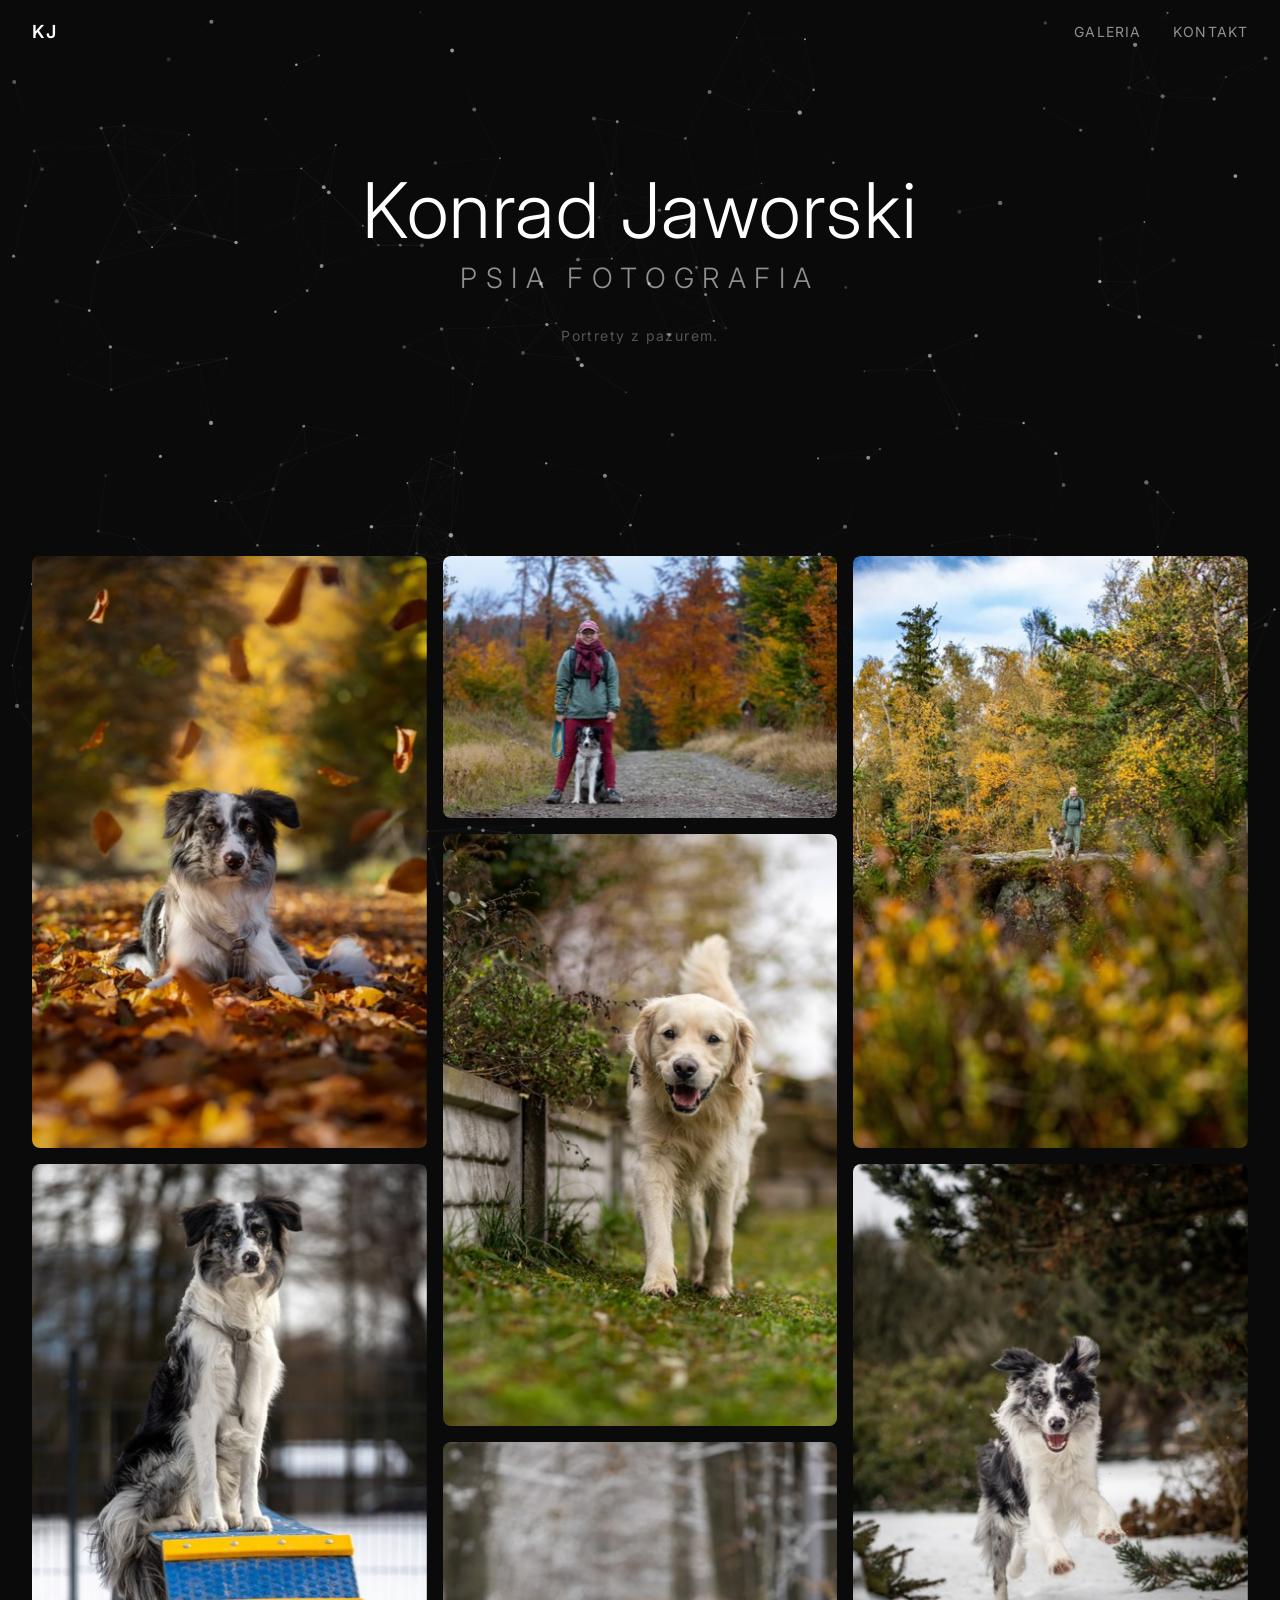
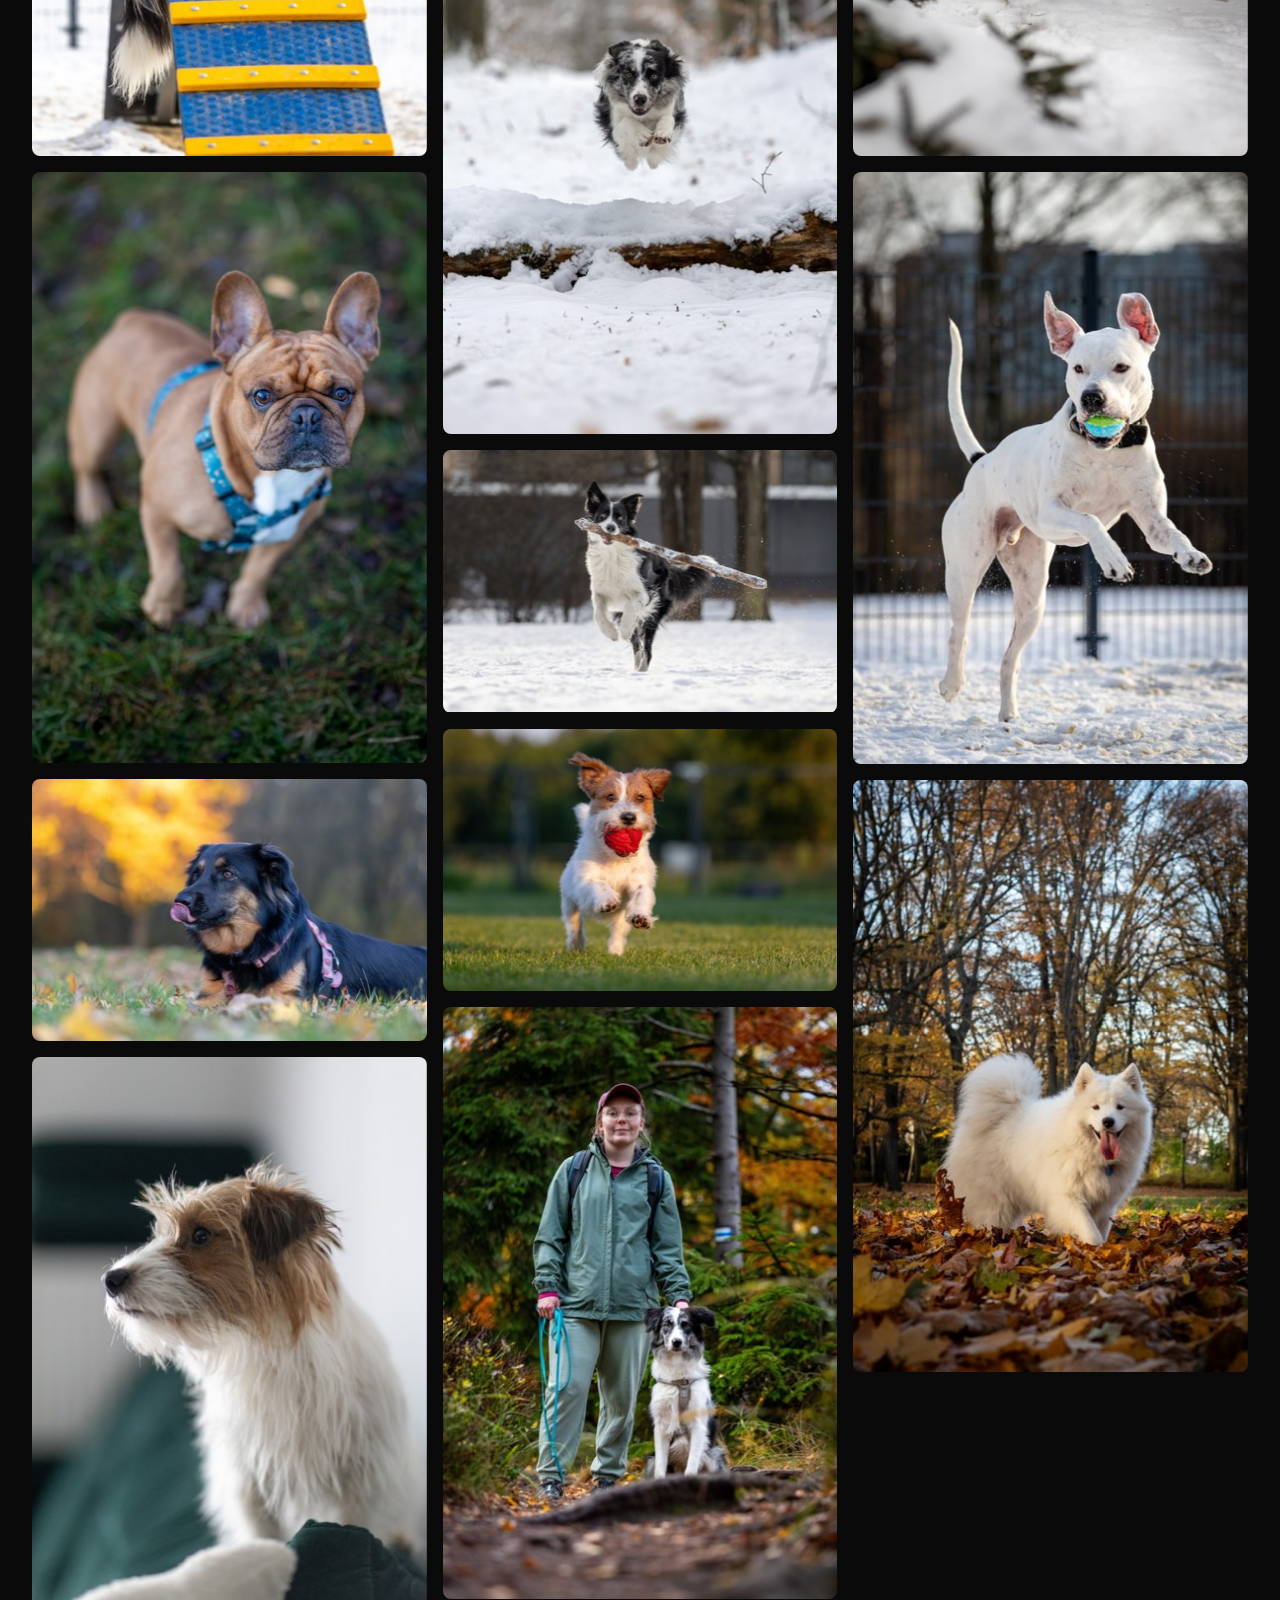
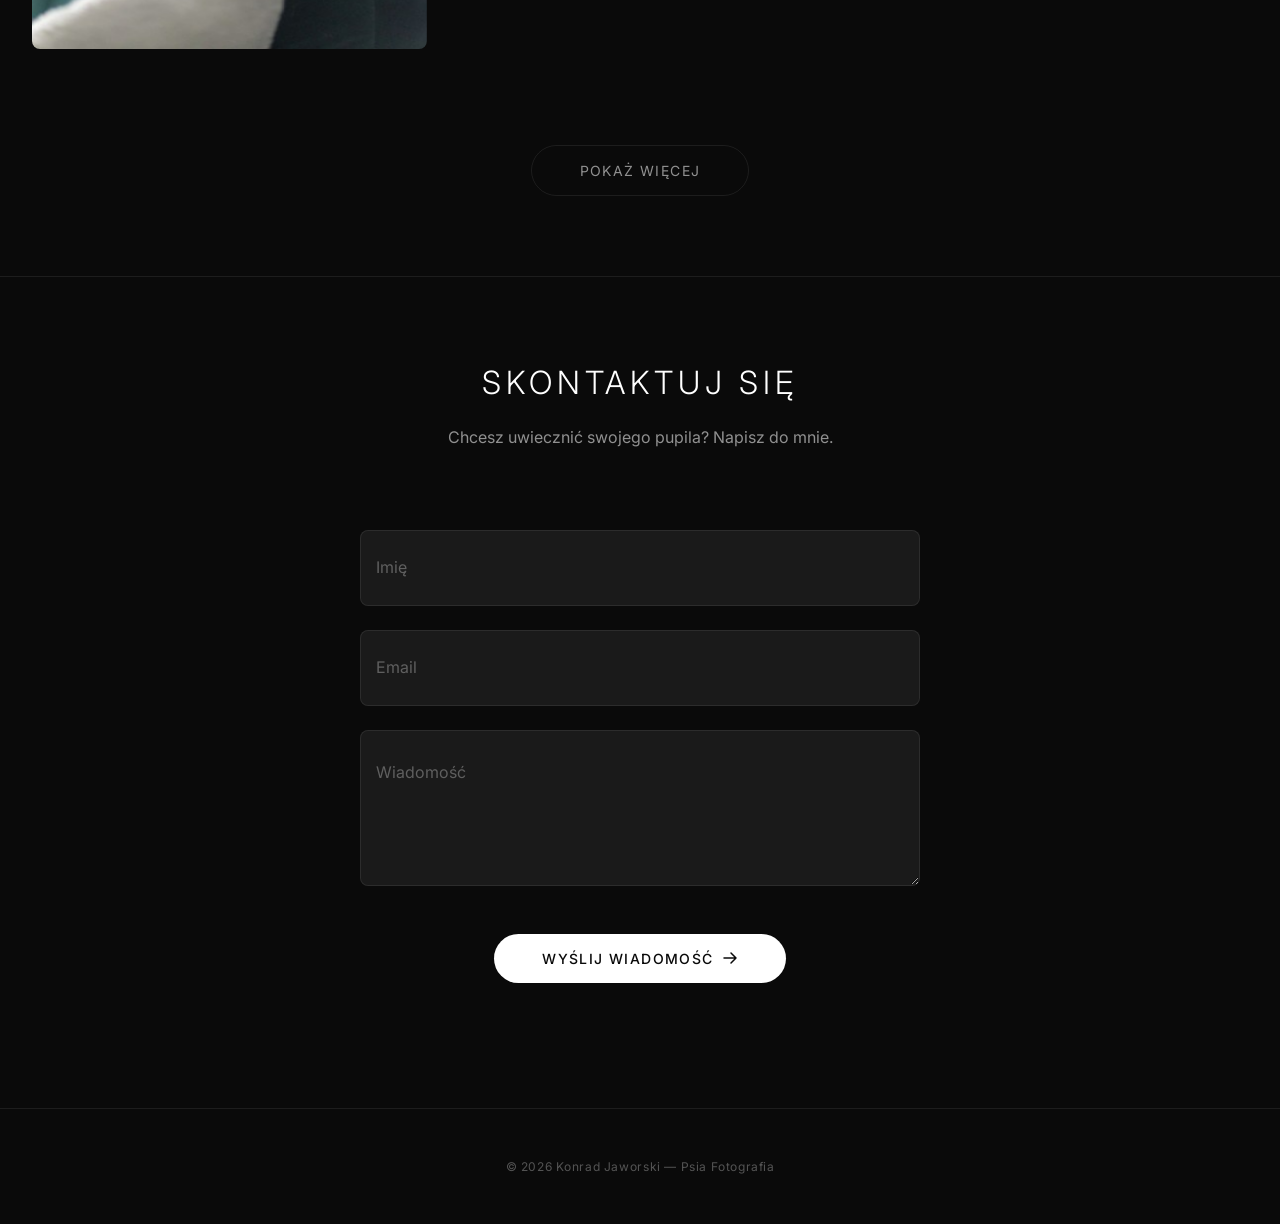
==== index.html @ 82a920fd "Establishes full photography portfolio website Initializes the complete site structure, including: -" ====
<!DOCTYPE html>
<html lang="pl">

<head>
    <meta charset="UTF-8">
    <meta name="viewport" content="width=device-width, initial-scale=1.0">
    <title>Konrad Jaworski — Psia Fotografia</title>
    <meta name="description"
        content="Portfolio psiej fotografii Konrada Jaworskiego. Uwieczniamy wyjątkowe chwile czworonogów.">
    <meta name="author" content="Konrad Jaworski">
    <meta name="robots" content="index, follow">
    <meta property="og:title" content="Konrad Jaworski — Psia Fotografia">
    <meta property="og:description"
        content="Portfolio psiej fotografii Konrada Jaworskiego. Uwieczniamy wyjątkowe chwile czworonogów.">
    <meta property="og:type" content="website">
    <meta property="og:url" content="https://konradjaworskiphoto.github.io">
    <meta property="og:image" content="https://konradjaworskiphoto.github.io/images/medium/_mg_0420-8-edit-2.jpg">
    <link rel="preconnect" href="https://fonts.googleapis.com">
    <link rel="preconnect" href="https://fonts.gstatic.com" crossorigin>
    <link href="https://fonts.googleapis.com/css2?family=Inter:wght@300;400;500;600&display=swap" rel="stylesheet">
    <link rel="stylesheet" href="css/style.css">
</head>

<body>
    <!-- Full-page particle background -->
    <canvas id="particleCanvas" class="particles-canvas"></canvas>

    <!-- Navigation -->
    <nav class="nav" id="nav">
        <div class="nav__inner">
            <a href="#" class="nav__logo">KJ</a>
            <button class="nav__toggle" id="navToggle" aria-label="Toggle navigation">
                <span></span>
                <span></span>
                <span></span>
            </button>
            <ul class="nav__links" id="navLinks">
                <li><a href="#gallery" class="nav__link">Galeria</a></li>
                <li><a href="#contact" class="nav__link">Kontakt</a></li>
            </ul>
        </div>
    </nav>

    <!-- Hero Section -->
    <section class="hero" id="hero">
        <div class="hero__content">
            <h1 class="hero__title">
                <span class="hero__title-line">Konrad Jaworski</span>
                <span class="hero__title-sub">Psia Fotografia</span>
            </h1>
            <p class="hero__tagline">Portrety z pazurem.</p>
        </div>
    </section>

    <!-- Gallery Section -->
    <section class="gallery" id="gallery">
        <div class="gallery__grid" id="galleryGrid">
            <!-- Images injected by gallery.js -->
        </div>
        <button class="gallery__load-more" id="loadMore">
            <span>Pokaż więcej</span>
        </button>
    </section>

    <!-- Lightbox -->
    <div class="lightbox" id="lightbox">
        <button class="lightbox__close" id="lightboxClose" aria-label="Zamknij podgląd">
            <svg width="24" height="24" viewBox="0 0 24 24" fill="none">
                <path d="M18 6L6 18M6 6l12 12" stroke="currentColor" stroke-width="2" stroke-linecap="round" />
            </svg>
        </button>
        <button class="lightbox__nav lightbox__nav--prev" id="lightboxPrev" aria-label="Poprzednie zdjęcie">
            <svg width="24" height="24" viewBox="0 0 24 24" fill="none">
                <path d="M15 18l-6-6 6-6" stroke="currentColor" stroke-width="2" stroke-linecap="round"
                    stroke-linejoin="round" />
            </svg>
        </button>
        <button class="lightbox__nav lightbox__nav--next" id="lightboxNext" aria-label="Następne zdjęcie">
            <svg width="24" height="24" viewBox="0 0 24 24" fill="none">
                <path d="M9 18l6-6-6-6" stroke="currentColor" stroke-width="2" stroke-linecap="round"
                    stroke-linejoin="round" />
            </svg>
        </button>
        <div class="lightbox__content">
            <img class="lightbox__img" id="lightboxImg" src="" alt="">
        </div>
        <div class="lightbox__counter" id="lightboxCounter"></div>
    </div>

    <!-- Contact Section -->
    <section class="contact" id="contact">
        <div class="contact__inner">
            <h2 class="contact__title">Skontaktuj się</h2>
            <p class="contact__subtitle">Chcesz uwiecznić swojego pupila? Napisz do mnie.</p>
            <form class="contact__form" id="contactForm" action="https://formspree.io/f/xgolpyyn" method="POST">
                <div class="contact__field">
                    <input type="text" name="name" id="contactName" required placeholder=" " autocomplete="name">
                    <label for="contactName">Imię</label>
                </div>
                <div class="contact__field">
                    <input type="email" name="email" id="contactEmail" required placeholder=" " autocomplete="email">
                    <label for="contactEmail">Email</label>
                </div>
                <div class="contact__field">
                    <textarea name="message" id="contactMessage" required placeholder=" " rows="5"></textarea>
                    <label for="contactMessage">Wiadomość</label>
                </div>
                <button type="submit" class="contact__submit" id="contactSubmit">
                    <span>Wyślij wiadomość</span>
                    <svg width="16" height="16" viewBox="0 0 16 16" fill="none">
                        <path d="M2 8h12M9 3l5 5-5 5" stroke="currentColor" stroke-width="1.5" stroke-linecap="round"
                            stroke-linejoin="round" />
                    </svg>
                </button>
                <p class="contact__status" id="contactStatus"></p>
            </form>
        </div>
    </section>

    <!-- Footer -->
    <footer class="footer">
        <p>&copy; 2026 Konrad Jaworski — Psia Fotografia</p>
    </footer>

    <script src="js/particles.js"></script>
    <script src="js/masonry.js"></script>
    <script src="js/gallery.js"></script>
    <script src="js/app.js"></script>
</body>

</html>
---- css/style.css ----
/* ========================================
   DESIGN TOKENS
   ======================================== */
:root {
    --color-bg: #0a0a0a;
    --color-bg-elevated: #111111;
    --color-bg-card: #161616;
    --color-surface: #1a1a1a;
    --color-border: rgba(255, 255, 255, 0.08);
    --color-text: #ffffff;
    --color-text-secondary: rgba(255, 255, 255, 0.55);
    --color-text-tertiary: rgba(255, 255, 255, 0.3);
    --color-accent: #ffffff;
    --color-overlay: rgba(0, 0, 0, 0.92);

    --font-primary: 'Inter', -apple-system, BlinkMacSystemFont, sans-serif;
    --font-size-xs: 0.75rem;
    --font-size-sm: 0.875rem;
    --font-size-base: 1rem;
    --font-size-lg: 1.125rem;
    --font-size-xl: 1.5rem;
    --font-size-2xl: 2rem;
    --font-size-3xl: 3rem;
    --font-size-hero: clamp(2.5rem, 6vw, 5rem);
    --font-size-hero-sub: clamp(1rem, 2.5vw, 1.75rem);

    --spacing-xs: 0.5rem;
    --spacing-sm: 1rem;
    --spacing-md: 1.5rem;
    --spacing-lg: 2rem;
    --spacing-xl: 3rem;
    --spacing-2xl: 5rem;
    --spacing-3xl: 8rem;

    --radius-sm: 4px;
    --radius-md: 8px;
    --radius-lg: 12px;

    --transition-fast: 0.2s cubic-bezier(0.4, 0, 0.2, 1);
    --transition-base: 0.3s cubic-bezier(0.4, 0, 0.2, 1);
    --transition-slow: 0.5s cubic-bezier(0.4, 0, 0.2, 1);

    --nav-height: 64px;
    --max-width: 1800px;
}

/* ========================================
   RESET & BASE
   ======================================== */
*,
*::before,
*::after {
    margin: 0;
    padding: 0;
    box-sizing: border-box;
}

html {
    scroll-behavior: smooth;
    -webkit-font-smoothing: antialiased;
    -moz-osx-font-smoothing: grayscale;
}

body {
    font-family: var(--font-primary);
    background-color: var(--color-bg);
    color: var(--color-text);
    line-height: 1.6;
    overflow-x: hidden;
}

::selection {
    background: rgba(255, 255, 255, 0.15);
    color: var(--color-text);
}

/* Custom scrollbar */
::-webkit-scrollbar {
    width: 6px;
}

::-webkit-scrollbar-track {
    background: var(--color-bg);
}

::-webkit-scrollbar-thumb {
    background: rgba(255, 255, 255, 0.15);
    border-radius: 3px;
}

::-webkit-scrollbar-thumb:hover {
    background: rgba(255, 255, 255, 0.25);
}

img {
    display: block;
    max-width: 100%;
}

a {
    color: inherit;
    text-decoration: none;
}

button {
    font-family: inherit;
    cursor: pointer;
    border: none;
    background: none;
    color: inherit;
}

/* ========================================
   NAVIGATION
   ======================================== */
.nav {
    position: fixed;
    top: 0;
    left: 0;
    right: 0;
    height: var(--nav-height);
    z-index: 100;
    transition: background var(--transition-base), box-shadow var(--transition-base);
}

.nav--scrolled {
    background: rgba(10, 10, 10, 0.85);
    backdrop-filter: blur(20px);
    -webkit-backdrop-filter: blur(20px);
    box-shadow: 0 1px 0 var(--color-border);
}

.nav__inner {
    max-width: var(--max-width);
    margin: 0 auto;
    padding: 0 var(--spacing-lg);
    height: 100%;
    display: flex;
    align-items: center;
    justify-content: space-between;
}

.nav__logo {
    font-size: var(--font-size-lg);
    font-weight: 600;
    letter-spacing: 0.05em;
    transition: opacity var(--transition-fast);
}

.nav__logo:hover {
    opacity: 0.7;
}

.nav__links {
    display: flex;
    gap: var(--spacing-lg);
    list-style: none;
}

.nav__link {
    font-size: var(--font-size-sm);
    font-weight: 400;
    letter-spacing: 0.08em;
    text-transform: uppercase;
    color: var(--color-text-secondary);
    transition: color var(--transition-fast);
    position: relative;
}

.nav__link::after {
    content: '';
    position: absolute;
    bottom: -4px;
    left: 0;
    width: 0;
    height: 1px;
    background: var(--color-text);
    transition: width var(--transition-base);
}

.nav__link:hover {
    color: var(--color-text);
}

.nav__link:hover::after {
    width: 100%;
}

/* Mobile nav toggle */
.nav__toggle {
    display: none;
    flex-direction: column;
    gap: 5px;
    padding: 4px;
    z-index: 101;
}

.nav__toggle span {
    display: block;
    width: 22px;
    height: 1.5px;
    background: var(--color-text);
    transition: transform var(--transition-base), opacity var(--transition-fast);
}

.nav__toggle--active span:nth-child(1) {
    transform: translateY(6.5px) rotate(45deg);
}

.nav__toggle--active span:nth-child(2) {
    opacity: 0;
}

.nav__toggle--active span:nth-child(3) {
    transform: translateY(-6.5px) rotate(-45deg);
}

/* ========================================
   FULL-PAGE PARTICLES
   ======================================== */
.particles-canvas {
    position: fixed;
    top: 0;
    left: 0;
    width: 100%;
    height: 100%;
    z-index: 0;
    pointer-events: none;
}

/* ========================================
   HERO
   ======================================== */
.hero {
    position: relative;
    height: 60vh;
    min-height: 360px;
    max-height: 600px;
    display: flex;
    align-items: center;
    justify-content: center;
    overflow: hidden;
}

.hero__content {
    position: relative;
    z-index: 1;
    text-align: center;
    padding: var(--spacing-lg);
}

.hero__title {
    display: flex;
    flex-direction: column;
    gap: 0.1em;
    margin-bottom: var(--spacing-md);
}

.hero__title-line {
    font-size: var(--font-size-hero);
    font-weight: 300;
    letter-spacing: 0.02em;
    line-height: 1.1;
    animation: fadeInUp 1s ease forwards;
    opacity: 0;
}

.hero__title-sub {
    font-size: var(--font-size-hero-sub);
    font-weight: 300;
    letter-spacing: 0.3em;
    text-transform: uppercase;
    color: var(--color-text-secondary);
    animation: fadeInUp 1s ease 0.2s forwards;
    opacity: 0;
}

.hero__tagline {
    font-size: var(--font-size-sm);
    color: var(--color-text-tertiary);
    letter-spacing: 0.1em;
    margin-bottom: var(--spacing-md);
    animation: fadeInUp 1s ease 0.4s forwards;
    opacity: 0;
}

.hero__cta {
    display: inline-flex;
    align-items: center;
    gap: var(--spacing-xs);
    font-size: var(--font-size-xs);
    font-weight: 400;
    letter-spacing: 0.1em;
    text-transform: uppercase;
    color: var(--color-text-secondary);
    padding: var(--spacing-sm) var(--spacing-lg);
    border: 1px solid var(--color-border);
    border-radius: 100px;
    transition: all var(--transition-base);
    animation: fadeInUp 1s ease 0.6s forwards;
    opacity: 0;
}

.hero__cta:hover {
    color: var(--color-text);
    border-color: rgba(255, 255, 255, 0.3);
    background: rgba(255, 255, 255, 0.03);
}

.hero__cta svg {
    animation: bobDown 2s ease-in-out infinite;
}

/* ========================================
   GALLERY
   ======================================== */
.gallery {
    position: relative;
    z-index: 1;
    padding: var(--spacing-sm) var(--spacing-lg) var(--spacing-2xl);
    max-width: var(--max-width);
    margin: 0 auto;
}

.gallery__header {
    text-align: center;
    margin-bottom: var(--spacing-2xl);
}

.gallery__title {
    font-size: var(--font-size-2xl);
    font-weight: 300;
    letter-spacing: 0.15em;
    text-transform: uppercase;
    margin-bottom: var(--spacing-xs);
}

.gallery__count {
    font-size: var(--font-size-sm);
    color: var(--color-text-tertiary);
    letter-spacing: 0.05em;
}

.gallery__grid {
    --gallery-columns: 3;
    position: relative;
    width: 100%;
    transition: height 0.3s ease;
}

.gallery__item {
    position: absolute;
    overflow: hidden;
    border-radius: var(--radius-md);
    cursor: pointer;
    opacity: 0;
    transform: translateY(20px);
    transition: opacity 0.6s ease, transform 0.6s ease, top 0.3s ease, left 0.3s ease, width 0.3s ease, box-shadow var(--transition-base);
    pointer-events: none;
}

.gallery__item--visible {
    opacity: 1;
    transform: translateY(0);
    pointer-events: auto;
}

.gallery__item::after {
    content: '';
    position: absolute;
    inset: 0;
    background: rgba(0, 0, 0, 0);
    transition: background var(--transition-base);
}

.gallery__item img {
    width: 100%;
    height: auto;
    display: block;
    transition: transform var(--transition-slow);
    will-change: transform;
}

@media (hover: hover) {
    .gallery__item:hover::after {
        background: rgba(0, 0, 0, 0.1);
    }

    .gallery__item:hover {
        box-shadow: 0 8px 30px rgba(0, 0, 0, 0.4);
    }

    .gallery__item:hover img {
        transform: scale(1.03);
    }
}

/* Skeleton placeholder */
.gallery__item--skeleton {
    background: var(--color-surface);
    animation: pulse 1.5s ease-in-out infinite;
    min-height: 200px;
}

.gallery__load-more {
    display: flex;
    align-items: center;
    justify-content: center;
    margin: var(--spacing-2xl) auto 0;
    padding: var(--spacing-sm) var(--spacing-xl);
    font-size: var(--font-size-sm);
    letter-spacing: 0.1em;
    text-transform: uppercase;
    color: var(--color-text-secondary);
    border: 1px solid var(--color-border);
    border-radius: 100px;
    transition: all var(--transition-base);
    position: relative;
    z-index: 2;
}

.gallery__load-more:hover {
    color: var(--color-text);
    border-color: rgba(255, 255, 255, 0.3);
    background: rgba(255, 255, 255, 0.03);
}

.gallery__load-more--hidden {
    display: none;
}

/* ========================================
   LIGHTBOX
   ======================================== */
.lightbox {
    position: fixed;
    inset: 0;
    z-index: 200;
    background: var(--color-overlay);
    backdrop-filter: blur(30px);
    -webkit-backdrop-filter: blur(30px);
    display: flex;
    align-items: center;
    justify-content: center;
    opacity: 0;
    visibility: hidden;
    transition: opacity var(--transition-base), visibility var(--transition-base);
}

.lightbox--active {
    opacity: 1;
    visibility: visible;
}

.lightbox__content {
    max-width: 90vw;
    max-height: 85vh;
    display: flex;
    align-items: center;
    justify-content: center;
}

.lightbox__img {
    max-width: 100%;
    max-height: 85vh;
    object-fit: contain;
    border-radius: var(--radius-sm);
    opacity: 0;
    transform: scale(0.95);
    transition: opacity var(--transition-base), transform var(--transition-base);
}

.lightbox--active .lightbox__img {
    opacity: 1;
    transform: scale(1);
}

.lightbox__close {
    position: absolute;
    top: var(--spacing-lg);
    right: var(--spacing-lg);
    width: 44px;
    height: 44px;
    display: flex;
    align-items: center;
    justify-content: center;
    color: var(--color-text-secondary);
    transition: color var(--transition-fast);
    z-index: 201;
}

.lightbox__close:hover {
    color: var(--color-text);
}

.lightbox__nav {
    position: absolute;
    top: 50%;
    transform: translateY(-50%);
    width: 48px;
    height: 48px;
    display: flex;
    align-items: center;
    justify-content: center;
    color: var(--color-text-secondary);
    transition: color var(--transition-fast), background var(--transition-fast);
    border-radius: 50%;
    z-index: 201;
}

.lightbox__nav:hover {
    color: var(--color-text);
    background: rgba(255, 255, 255, 0.05);
}

.lightbox__nav--prev {
    left: var(--spacing-lg);
}

.lightbox__nav--next {
    right: var(--spacing-lg);
}

.lightbox__counter {
    position: absolute;
    bottom: var(--spacing-lg);
    left: 50%;
    transform: translateX(-50%);
    font-size: var(--font-size-sm);
    color: var(--color-text-tertiary);
    letter-spacing: 0.1em;
}

/* ========================================
   CONTACT
   ======================================== */
.contact {
    position: relative;
    z-index: 1;
    padding: var(--spacing-2xl) var(--spacing-lg);
    border-top: 1px solid var(--color-border);
}

.contact__inner {
    max-width: 560px;
    margin: 0 auto;
    text-align: center;
}

.contact__title {
    font-size: var(--font-size-2xl);
    font-weight: 300;
    letter-spacing: 0.15em;
    text-transform: uppercase;
    margin-bottom: var(--spacing-sm);
}

.contact__subtitle {
    font-size: var(--font-size-base);
    color: var(--color-text-secondary);
    margin-bottom: var(--spacing-2xl);
}

.contact__form {
    display: flex;
    flex-direction: column;
    gap: var(--spacing-md);
}

.contact__field {
    position: relative;
    text-align: left;
}

.contact__field input,
.contact__field textarea {
    width: 100%;
    padding: var(--spacing-md) var(--spacing-sm);
    padding-top: calc(var(--spacing-md) + 6px);
    background: var(--color-surface);
    border: 1px solid var(--color-border);
    border-radius: var(--radius-md);
    color: var(--color-text);
    font-family: var(--font-primary);
    font-size: var(--font-size-base);
    transition: border-color var(--transition-fast), box-shadow var(--transition-fast);
    outline: none;
    resize: vertical;
}

.contact__field input:focus,
.contact__field textarea:focus {
    border-color: rgba(255, 255, 255, 0.25);
    box-shadow: 0 0 0 3px rgba(255, 255, 255, 0.03);
}

.contact__field label {
    position: absolute;
    top: 50%;
    left: var(--spacing-sm);
    transform: translateY(-50%);
    font-size: var(--font-size-base);
    color: var(--color-text-tertiary);
    pointer-events: none;
    transition: all var(--transition-fast);
}

.contact__field textarea~label {
    top: calc(var(--spacing-md) + 6px);
    transform: translateY(0);
    transition: all var(--transition-fast);
}

.contact__field input:focus~label,
.contact__field input:not(:placeholder-shown)~label,
.contact__field textarea:focus~label,
.contact__field textarea:not(:placeholder-shown)~label {
    top: 10px;
    transform: translateY(0);
    font-size: var(--font-size-xs);
    color: var(--color-text-secondary);
}

.contact__submit {
    display: inline-flex;
    align-items: center;
    justify-content: center;
    gap: var(--spacing-xs);
    padding: var(--spacing-sm) var(--spacing-xl);
    margin-top: var(--spacing-sm);
    font-size: var(--font-size-sm);
    font-weight: 500;
    letter-spacing: 0.1em;
    text-transform: uppercase;
    color: var(--color-bg);
    background: var(--color-text);
    border-radius: 100px;
    transition: all var(--transition-base);
    align-self: center;
}

.contact__submit:hover {
    background: rgba(255, 255, 255, 0.85);
    transform: translateY(-1px);
    box-shadow: 0 4px 20px rgba(255, 255, 255, 0.1);
}

.contact__submit:active {
    transform: translateY(0);
}

.contact__status {
    font-size: var(--font-size-sm);
    color: var(--color-text-secondary);
    min-height: 1.5em;
    transition: opacity var(--transition-fast);
}

.contact__status--success {
    color: #4ade80;
}

.contact__status--error {
    color: #f87171;
}

/* ========================================
   FOOTER
   ======================================== */
.footer {
    position: relative;
    z-index: 1;
    padding: var(--spacing-xl) var(--spacing-lg);
    text-align: center;
    font-size: var(--font-size-xs);
    color: var(--color-text-tertiary);
    letter-spacing: 0.05em;
    border-top: 1px solid var(--color-border);
}

/* ========================================
   ANIMATIONS
   ======================================== */
@keyframes fadeInUp {
    from {
        opacity: 0;
        transform: translateY(30px);
    }

    to {
        opacity: 1;
        transform: translateY(0);
    }
}

@keyframes bobDown {

    0%,
    100% {
        transform: translateY(0);
    }

    50% {
        transform: translateY(4px);
    }
}

@keyframes pulse {

    0%,
    100% {
        opacity: 0.4;
    }

    50% {
        opacity: 0.7;
    }
}

/* ========================================
   RESPONSIVE
   ======================================== */


@media (max-width: 900px) {
    .gallery__grid {
        --gallery-columns: 2;
    }
}

@media (max-width: 680px) {
    .nav__toggle {
        display: flex;
    }

    .nav__links {
        position: fixed;
        top: 0;
        right: -100%;
        width: 100%;
        height: 100vh;
        flex-direction: column;
        align-items: center;
        justify-content: center;
        gap: var(--spacing-xl);
        background: rgba(10, 10, 10, 0.97);
        backdrop-filter: blur(20px);
        -webkit-backdrop-filter: blur(20px);
        transition: right var(--transition-base);
    }

    .nav__links--open {
        right: 0;
    }

    .nav__link {
        font-size: var(--font-size-lg);
    }

    .gallery__grid {
        --gallery-columns: 2;
    }

    .gallery {
        padding: var(--spacing-2xl) var(--spacing-sm) var(--spacing-xl);
    }

    .lightbox__nav--prev {
        left: var(--spacing-sm);
    }

    .lightbox__nav--next {
        right: var(--spacing-sm);
    }

    .hero__title-line {
        font-size: clamp(2rem, 8vw, 3rem);
    }

    .contact {
        padding: var(--spacing-2xl) var(--spacing-sm);
    }
}

@media (max-width: 400px) {
    .gallery__grid {
        --gallery-columns: 1;
    }
}

/* Body scroll lock when lightbox or mobile nav is open */
body.no-scroll {
    overflow: hidden;
}
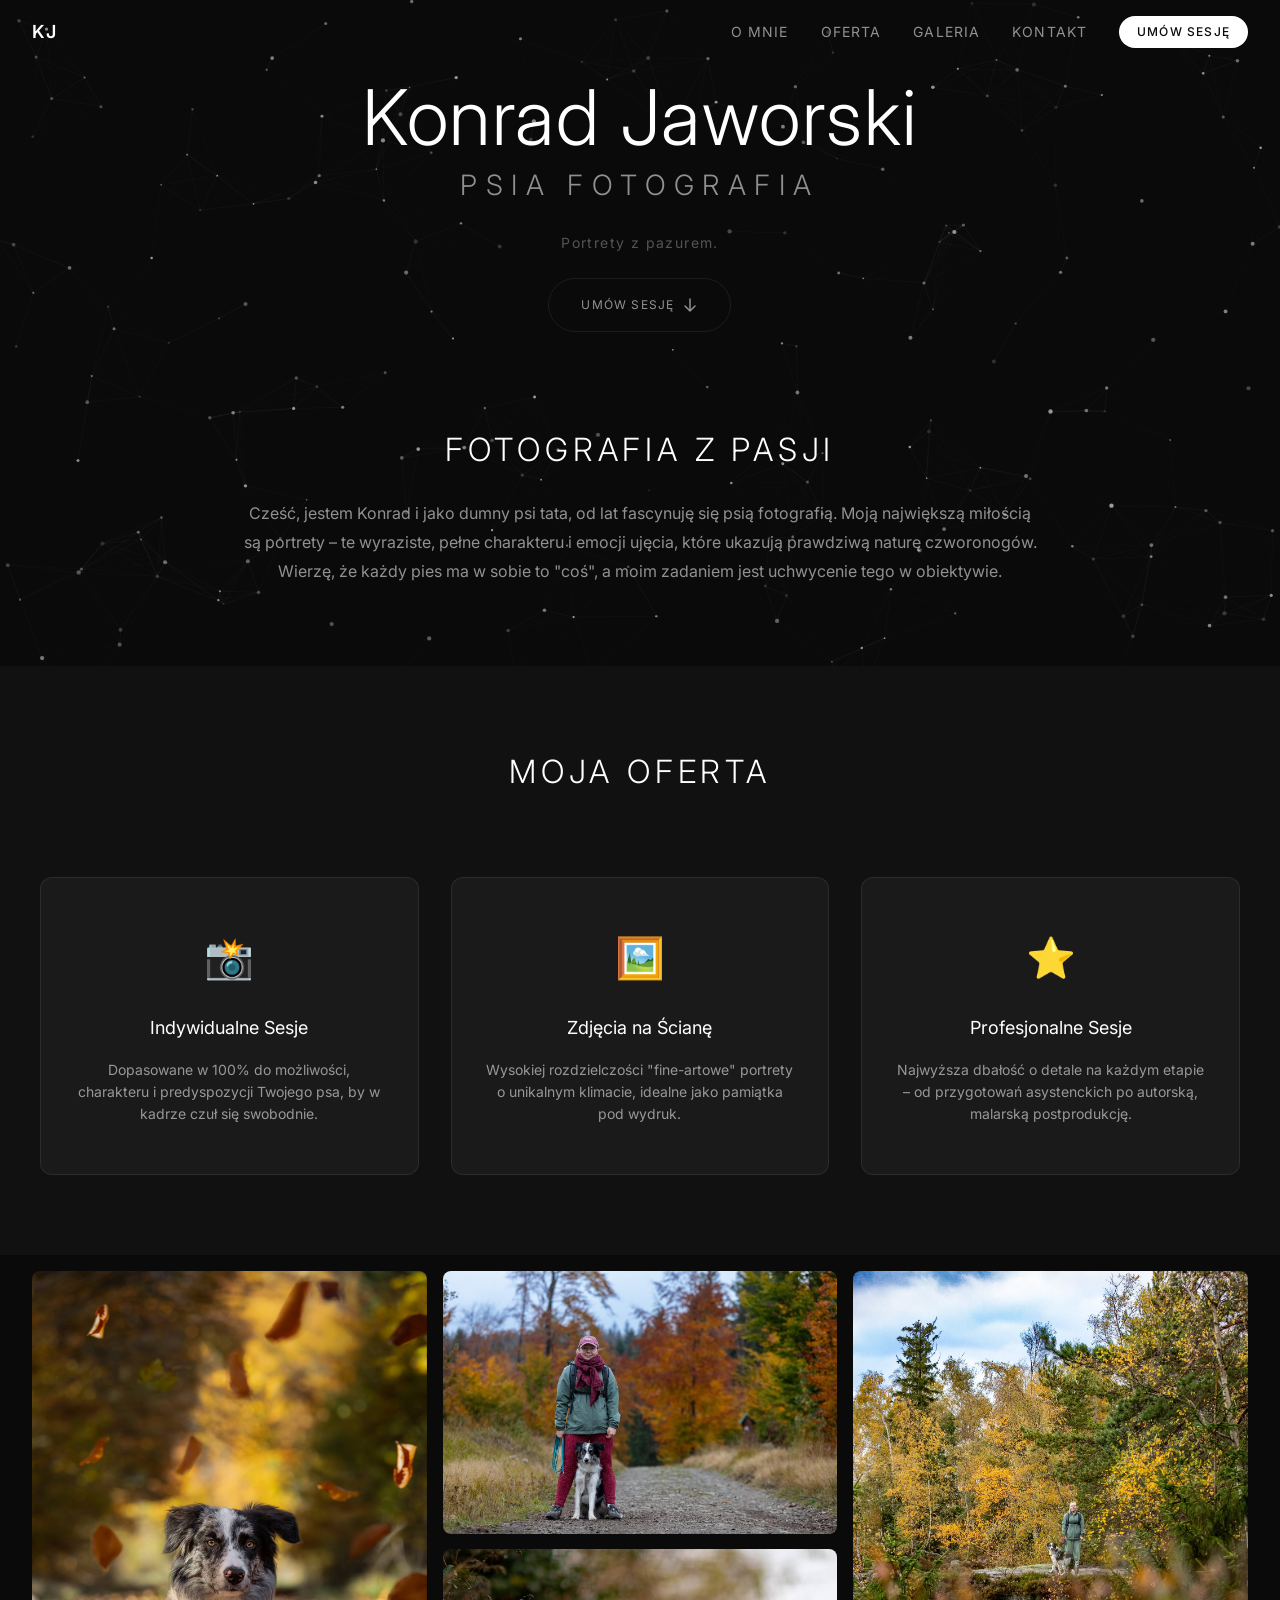
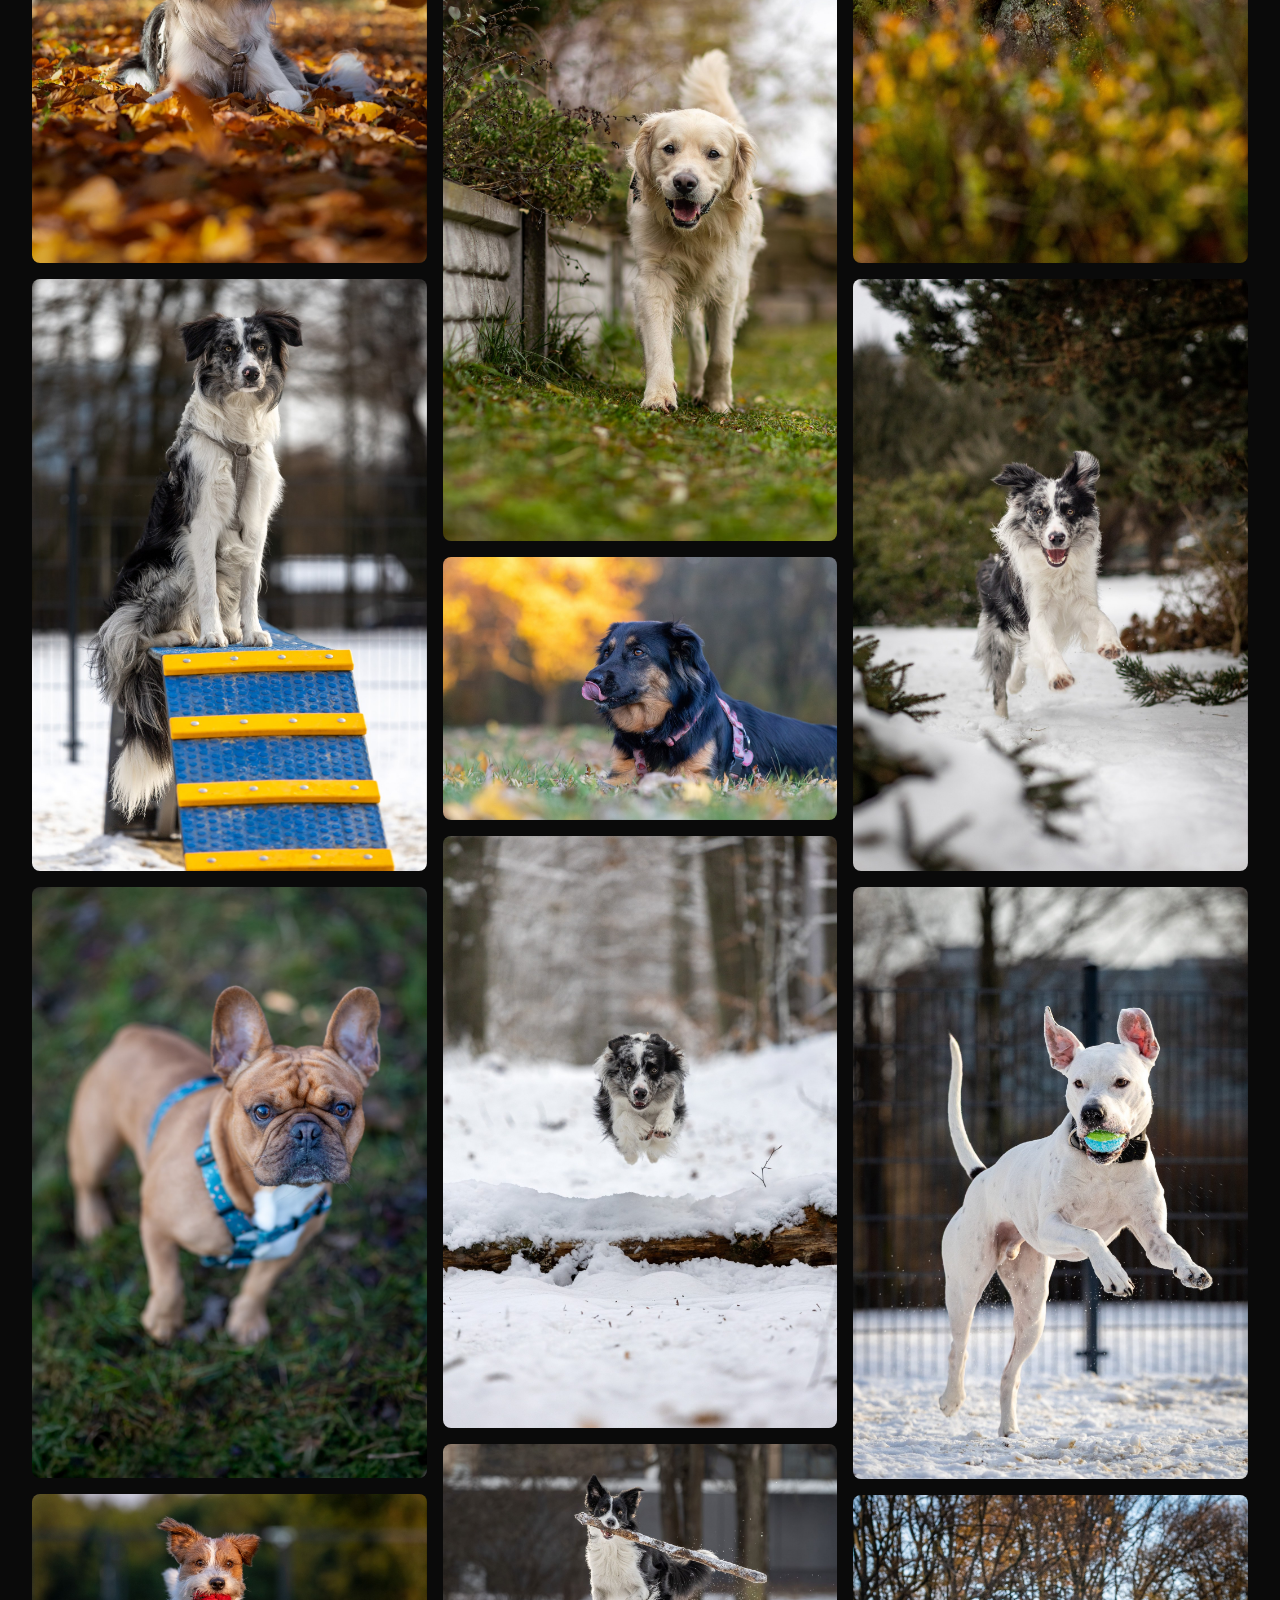
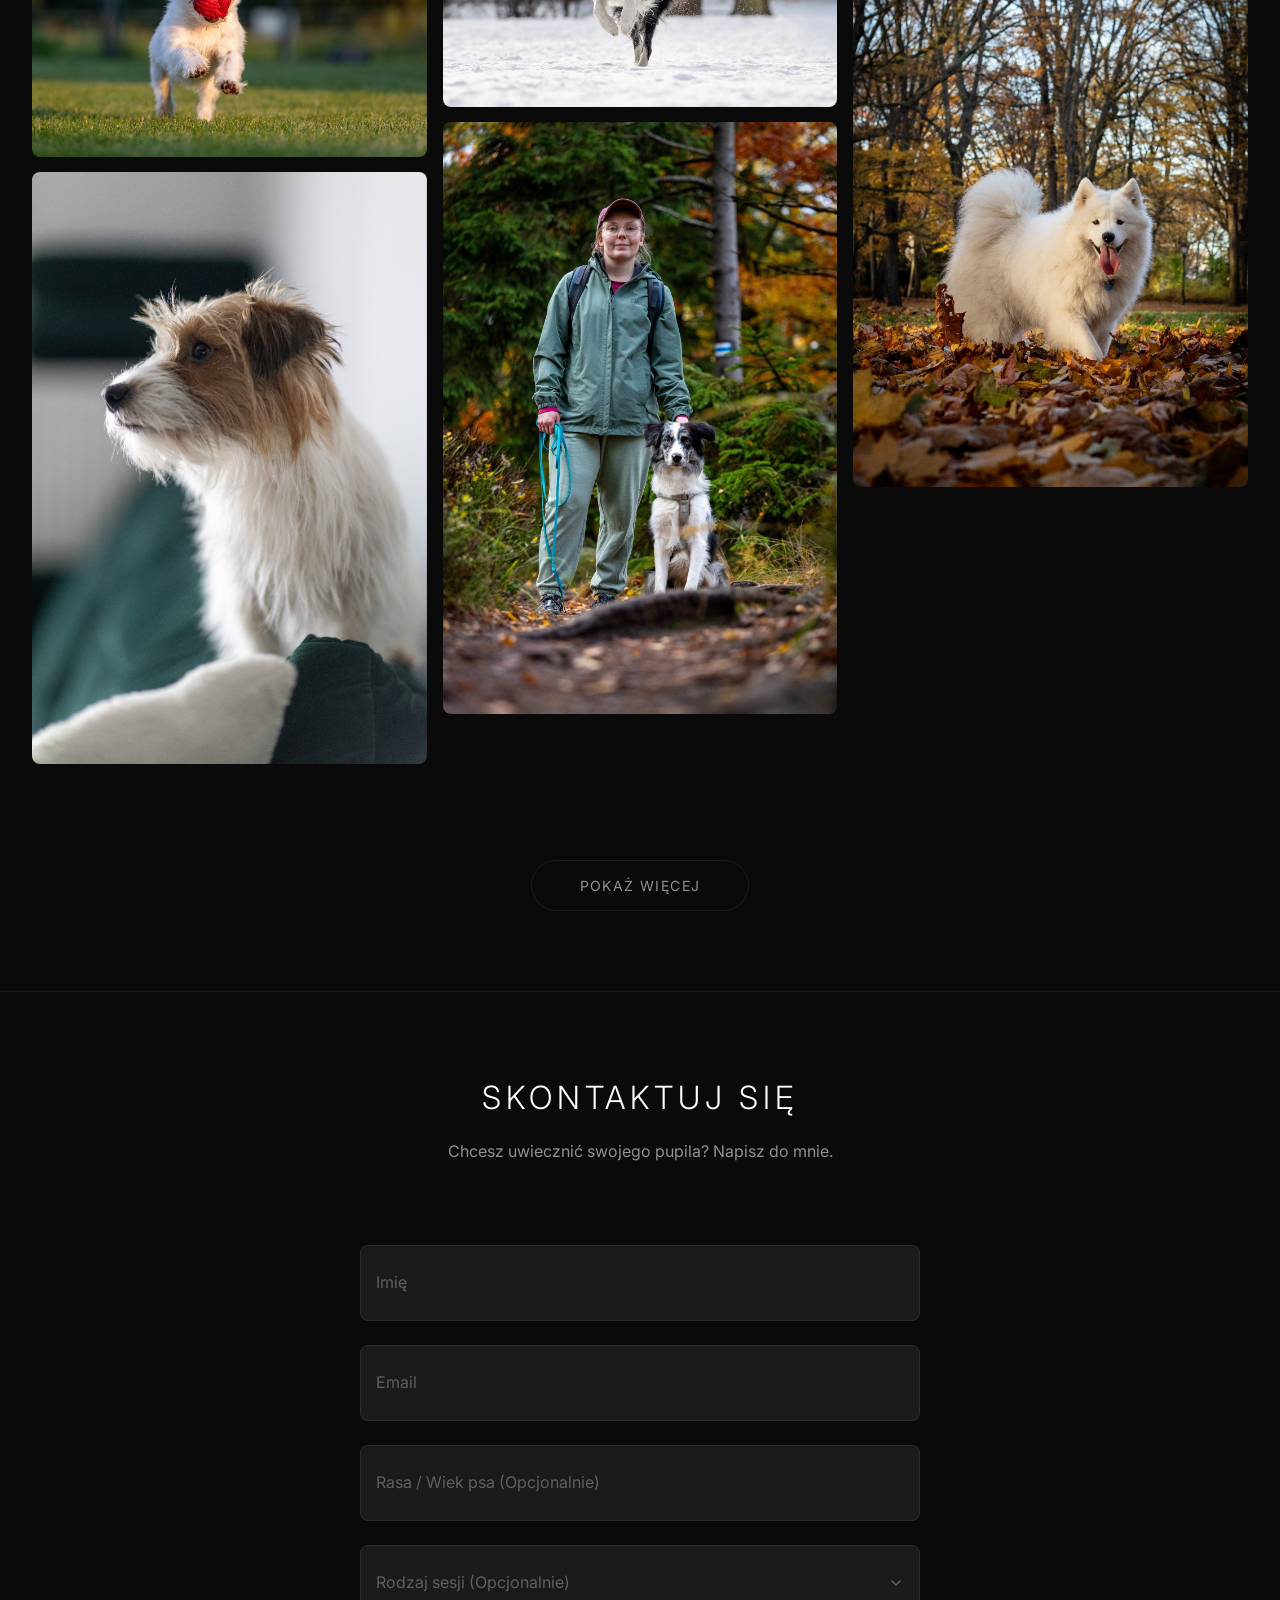
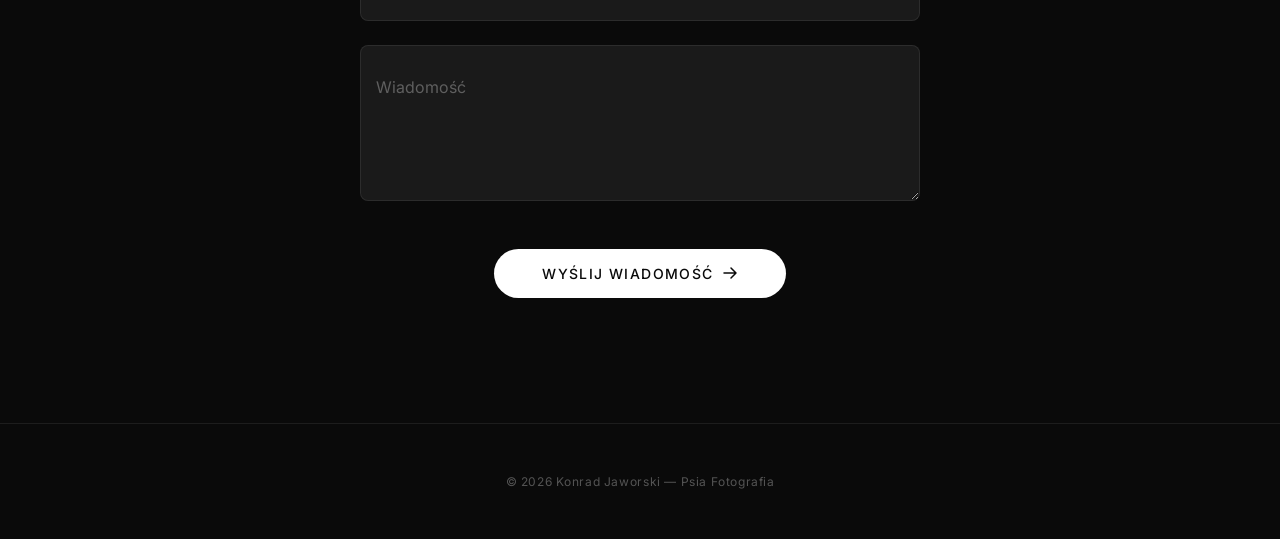
==== commit 8426f035: "Enhances content, navigation, and accessibility Introduces dedicated 'About' and 'Offer' sections wi" ====
--- a/index.html
+++ b/index.html
@@ -6,12 +6,14 @@
     <meta name="viewport" content="width=device-width, initial-scale=1.0">
     <title>Konrad Jaworski — Psia Fotografia</title>
     <meta name="description"
-        content="Portfolio psiej fotografii Konrada Jaworskiego. Uwieczniamy wyjątkowe chwile czworonogów.">
+        content="Portfolio psiej fotografii Konrada Jaworskiego. Profesjonalne sesje, portrety psów i unikalne zdjęcia na ścianę.">
+    <meta name="keywords"
+        content="fotografia psów, psi fotograf, sesje zdjęciowe psów, portrety psów, zdjęcia psów na ścianę">
     <meta name="author" content="Konrad Jaworski">
     <meta name="robots" content="index, follow">
     <meta property="og:title" content="Konrad Jaworski — Psia Fotografia">
     <meta property="og:description"
-        content="Portfolio psiej fotografii Konrada Jaworskiego. Uwieczniamy wyjątkowe chwile czworonogów.">
+        content="Portfolio psiej fotografii Konrada Jaworskiego. Profesjonalne sesje, portrety psów i unikalne zdjęcia na ścianę.">
     <meta property="og:type" content="website">
     <meta property="og:url" content="https://konradjaworskiphoto.github.io">
     <meta property="og:image" content="https://konradjaworskiphoto.github.io/images/medium/_mg_0420-8-edit-2.jpg">
@@ -35,8 +37,11 @@
                 <span></span>
             </button>
             <ul class="nav__links" id="navLinks">
+                <li><a href="#about" class="nav__link">O mnie</a></li>
+                <li><a href="#offer" class="nav__link">Oferta</a></li>
                 <li><a href="#gallery" class="nav__link">Galeria</a></li>
                 <li><a href="#contact" class="nav__link">Kontakt</a></li>
+                <li><a href="#contact" class="nav__cta">Umów sesję</a></li>
             </ul>
         </div>
     </nav>
@@ -49,11 +54,57 @@
                 <span class="hero__title-sub">Psia Fotografia</span>
             </h1>
             <p class="hero__tagline">Portrety z pazurem.</p>
+            <a href="#contact" class="hero__cta">
+                <span>Umów sesję</span>
+                <svg width="16" height="16" viewBox="0 0 16 16" fill="none">
+                    <path d="M8 2v12M3 9l5 5 5-5" stroke="currentColor" stroke-width="1.5" stroke-linecap="round"
+                        stroke-linejoin="round" />
+                </svg>
+            </a>
+        </div>
+    </section>
+
+    <!-- About Section -->
+    <section class="about" id="about">
+        <div class="about__inner">
+            <h2 class="about__title">Fotografia z pasji</h2>
+            <p class="about__description">Cześć, jestem Konrad i jako dumny psi tata, od lat fascynuję się psią
+                fotografią. Moją największą miłością są portrety – te wyraziste, pełne charakteru i emocji ujęcia, które
+                ukazują prawdziwą naturę czworonogów. Wierzę, że każdy pies ma w sobie to "coś", a moim zadaniem jest
+                uchwycenie tego w obiektywie.</p>
+        </div>
+    </section>
+
+    <!-- Offer Section -->
+    <section class="offer" id="offer">
+        <div class="offer__inner">
+            <h2 class="offer__title">Moja Oferta</h2>
+            <div class="offer__grid">
+                <div class="offer__card">
+                    <div class="offer__icon">📸</div>
+                    <h3>Indywidualne Sesje</h3>
+                    <p>Dopasowane w 100% do możliwości, charakteru i predyspozycji Twojego psa, by w kadrze czuł się
+                        swobodnie.</p>
+                </div>
+                <div class="offer__card">
+                    <div class="offer__icon">🖼️</div>
+                    <h3>Zdjęcia na Ścianę</h3>
+                    <p>Wysokiej rozdzielczości "fine-artowe" portrety o unikalnym klimacie, idealne jako pamiątka pod
+                        wydruk.</p>
+                </div>
+                <div class="offer__card">
+                    <div class="offer__icon">⭐</div>
+                    <h3>Profesjonalne Sesje</h3>
+                    <p>Najwyższa dbałość o detale na każdym etapie – od przygotowań asystenckich po autorską, malarską
+                        postprodukcję.</p>
+                </div>
+            </div>
         </div>
     </section>
 
     <!-- Gallery Section -->
     <section class="gallery" id="gallery">
+        <h2 class="sr-only">Galeria Realizacji</h2>
         <div class="gallery__grid" id="galleryGrid">
             <!-- Images injected by gallery.js -->
         </div>
@@ -102,6 +153,23 @@
                     <label for="contactEmail">Email</label>
                 </div>
                 <div class="contact__field">
+                    <input type="text" name="dog_info" id="contactDogInfo" placeholder=" ">
+                    <label for="contactDogInfo">Rasa / Wiek psa (Opcjonalnie)</label>
+                </div>
+                <div class="contact__field contact__field--select">
+                    <select name="session_type" id="contactSessionType" required>
+                        <option value="" disabled selected hidden></option>
+                        <option value="portret">Portret / Zdjęcia na ścianę</option>
+                        <option value="plener">Sesja z ruchem</option>
+                        <option value="inne">Inne / Sam nie wiem</option>
+                    </select>
+                    <label for="contactSessionType">Rodzaj sesji (Opcjonalnie)</label>
+                    <svg class="contact__select-icon" width="16" height="16" viewBox="0 0 16 16" fill="none">
+                        <path d="M4 6l4 4 4-4" stroke="currentColor" stroke-width="1.5" stroke-linecap="round"
+                            stroke-linejoin="round" />
+                    </svg>
+                </div>
+                <div class="contact__field">
                     <textarea name="message" id="contactMessage" required placeholder=" " rows="5"></textarea>
                     <label for="contactMessage">Wiadomość</label>
                 </div>
--- a/css/style.css
+++ b/css/style.css
@@ -110,6 +110,19 @@
     color: inherit;
 }
 
+/* Screen reader only */
+.sr-only {
+    position: absolute;
+    width: 1px;
+    height: 1px;
+    padding: 0;
+    margin: -1px;
+    overflow: hidden;
+    clip: rect(0, 0, 0, 0);
+    white-space: nowrap;
+    border: 0;
+}
+
 /* ========================================
    NAVIGATION
    ======================================== */
@@ -153,6 +166,7 @@
 
 .nav__links {
     display: flex;
+    align-items: center;
     gap: var(--spacing-lg);
     list-style: none;
 }
@@ -186,6 +200,27 @@
     width: 100%;
 }
 
+.nav__cta {
+    display: inline-flex;
+    align-items: center;
+    line-height: 1;
+    font-size: var(--font-size-xs);
+    font-weight: 500;
+    letter-spacing: 0.1em;
+    text-transform: uppercase;
+    color: var(--color-bg);
+    background: var(--color-text);
+    padding: 10px 18px;
+    border-radius: 100px;
+    transition: all var(--transition-base);
+}
+
+.nav__cta:hover {
+    background: rgba(255, 255, 255, 0.85);
+    transform: translateY(-1px);
+    box-shadow: 0 4px 15px rgba(255, 255, 255, 0.15);
+}
+
 /* Mobile nav toggle */
 .nav__toggle {
     display: none;
@@ -233,9 +268,10 @@
    ======================================== */
 .hero {
     position: relative;
-    height: 60vh;
-    min-height: 360px;
-    max-height: 600px;
+    margin-top: var(--nav-height);
+    height: 25vh;
+    min-height: 280px;
+    max-height: 480px;
     display: flex;
     align-items: center;
     justify-content: center;
@@ -309,6 +345,96 @@
 
 .hero__cta svg {
     animation: bobDown 2s ease-in-out infinite;
+}
+
+/* ========================================
+   ABOUT & OFFER
+   ======================================== */
+.about {
+    position: relative;
+    z-index: 1;
+    padding: var(--spacing-2xl) var(--spacing-lg);
+    text-align: center;
+    max-width: var(--max-width);
+    margin: 0 auto;
+}
+
+.about__inner {
+    max-width: 800px;
+    margin: 0 auto;
+}
+
+.about__title {
+    font-size: var(--font-size-2xl);
+    font-weight: 300;
+    letter-spacing: 0.15em;
+    text-transform: uppercase;
+    margin-bottom: var(--spacing-md);
+}
+
+.about__description {
+    font-size: var(--font-size-base);
+    color: var(--color-text-secondary);
+    line-height: 1.8;
+}
+
+.offer {
+    position: relative;
+    z-index: 1;
+    padding: var(--spacing-2xl) var(--spacing-lg);
+    background: var(--color-bg-elevated);
+    text-align: center;
+}
+
+.offer__inner {
+    max-width: 1200px;
+    margin: 0 auto;
+}
+
+.offer__title {
+    font-size: var(--font-size-2xl);
+    font-weight: 300;
+    letter-spacing: 0.15em;
+    text-transform: uppercase;
+    margin-bottom: var(--spacing-2xl);
+}
+
+.offer__grid {
+    display: grid;
+    grid-template-columns: repeat(3, 1fr);
+    gap: var(--spacing-lg);
+}
+
+.offer__card {
+    background: var(--color-surface);
+    padding: var(--spacing-xl) var(--spacing-lg);
+    border-radius: var(--radius-lg);
+    border: 1px solid var(--color-border);
+    transition: transform var(--transition-base), box-shadow var(--transition-base);
+}
+
+.offer__card:hover {
+    transform: translateY(-5px);
+    box-shadow: 0 10px 30px rgba(0, 0, 0, 0.5);
+    border-color: rgba(255, 255, 255, 0.15);
+}
+
+.offer__icon {
+    font-size: 2.5rem;
+    margin-bottom: var(--spacing-md);
+}
+
+.offer__card h3 {
+    font-size: var(--font-size-lg);
+    font-weight: 400;
+    margin-bottom: var(--spacing-sm);
+    color: var(--color-accent);
+}
+
+.offer__card p {
+    font-size: var(--font-size-sm);
+    color: var(--color-text-secondary);
+    line-height: 1.6;
 }
 
 /* ========================================
@@ -381,6 +507,20 @@
     will-change: transform;
 }
 
+/* Blur-up: thumbnail appears slightly blurred until high-res loads */
+.gallery__img--thumb {
+    filter: blur(6px);
+    transform: scale(1.02);
+    transition: filter 0.5s ease, transform 0.5s ease, opacity 0.4s ease;
+}
+
+/* High-res loaded: remove blur, crisp result */
+.gallery__img--upgraded {
+    filter: blur(0);
+    transform: scale(1);
+    transition: filter 0.5s ease, transform 0.5s ease, opacity 0.4s ease;
+}
+
 @media (hover: hover) {
     .gallery__item:hover::after {
         background: rgba(0, 0, 0, 0.1);
@@ -573,7 +713,8 @@
 }
 
 .contact__field input,
-.contact__field textarea {
+.contact__field textarea,
+.contact__field select {
     width: 100%;
     padding: var(--spacing-md) var(--spacing-sm);
     padding-top: calc(var(--spacing-md) + 6px);
@@ -585,11 +726,21 @@
     font-size: var(--font-size-base);
     transition: border-color var(--transition-fast), box-shadow var(--transition-fast);
     outline: none;
+    appearance: none;
+    -webkit-appearance: none;
+}
+
+.contact__field select {
+    cursor: pointer;
+}
+
+.contact__field textarea {
     resize: vertical;
 }
 
 .contact__field input:focus,
-.contact__field textarea:focus {
+.contact__field textarea:focus,
+.contact__field select:focus {
     border-color: rgba(255, 255, 255, 0.25);
     box-shadow: 0 0 0 3px rgba(255, 255, 255, 0.03);
 }
@@ -614,11 +765,27 @@
 .contact__field input:focus~label,
 .contact__field input:not(:placeholder-shown)~label,
 .contact__field textarea:focus~label,
-.contact__field textarea:not(:placeholder-shown)~label {
+.contact__field textarea:not(:placeholder-shown)~label,
+.contact__field select:focus~label,
+.contact__field select:valid~label {
     top: 10px;
     transform: translateY(0);
     font-size: var(--font-size-xs);
     color: var(--color-text-secondary);
+}
+
+.contact__select-icon {
+    position: absolute;
+    right: var(--spacing-sm);
+    top: 50%;
+    transform: translateY(-50%);
+    color: var(--color-text-tertiary);
+    pointer-events: none;
+    transition: color var(--transition-fast);
+}
+
+.contact__field select:focus~.contact__select-icon {
+    color: var(--color-text);
 }
 
 .contact__submit {
@@ -725,6 +892,11 @@
 @media (max-width: 900px) {
     .gallery__grid {
         --gallery-columns: 2;
+    }
+
+    .offer__grid {
+        grid-template-columns: 1fr;
+        gap: var(--spacing-md);
     }
 }
 
@@ -761,8 +933,16 @@
         --gallery-columns: 2;
     }
 
+    .hero {
+        height: auto;
+        min-height: auto;
+        padding-top: 50px;
+        /* Gives some breathing room below the 64px nav */
+        padding-bottom: 0px;
+    }
+
     .gallery {
-        padding: var(--spacing-2xl) var(--spacing-sm) var(--spacing-xl);
+        padding: 0 var(--spacing-sm) var(--spacing-xl);
     }
 
     .lightbox__nav--prev {
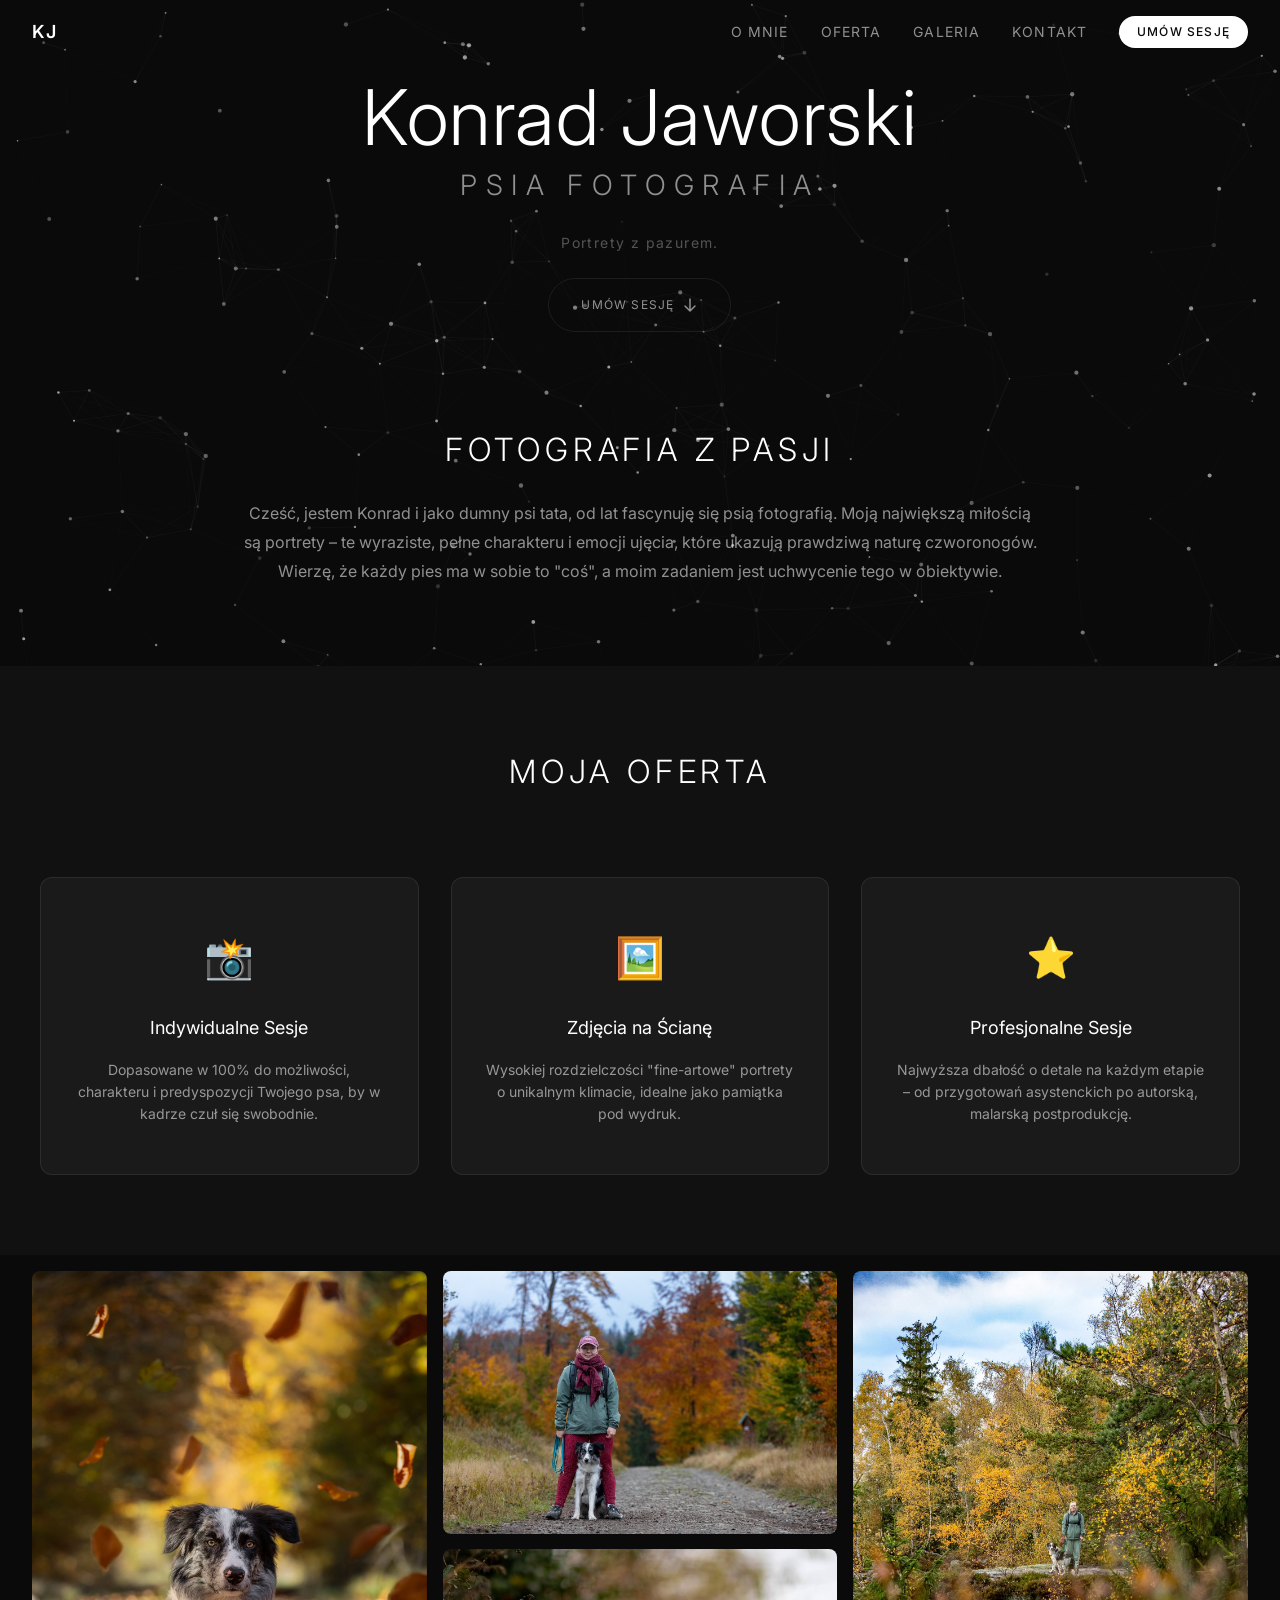
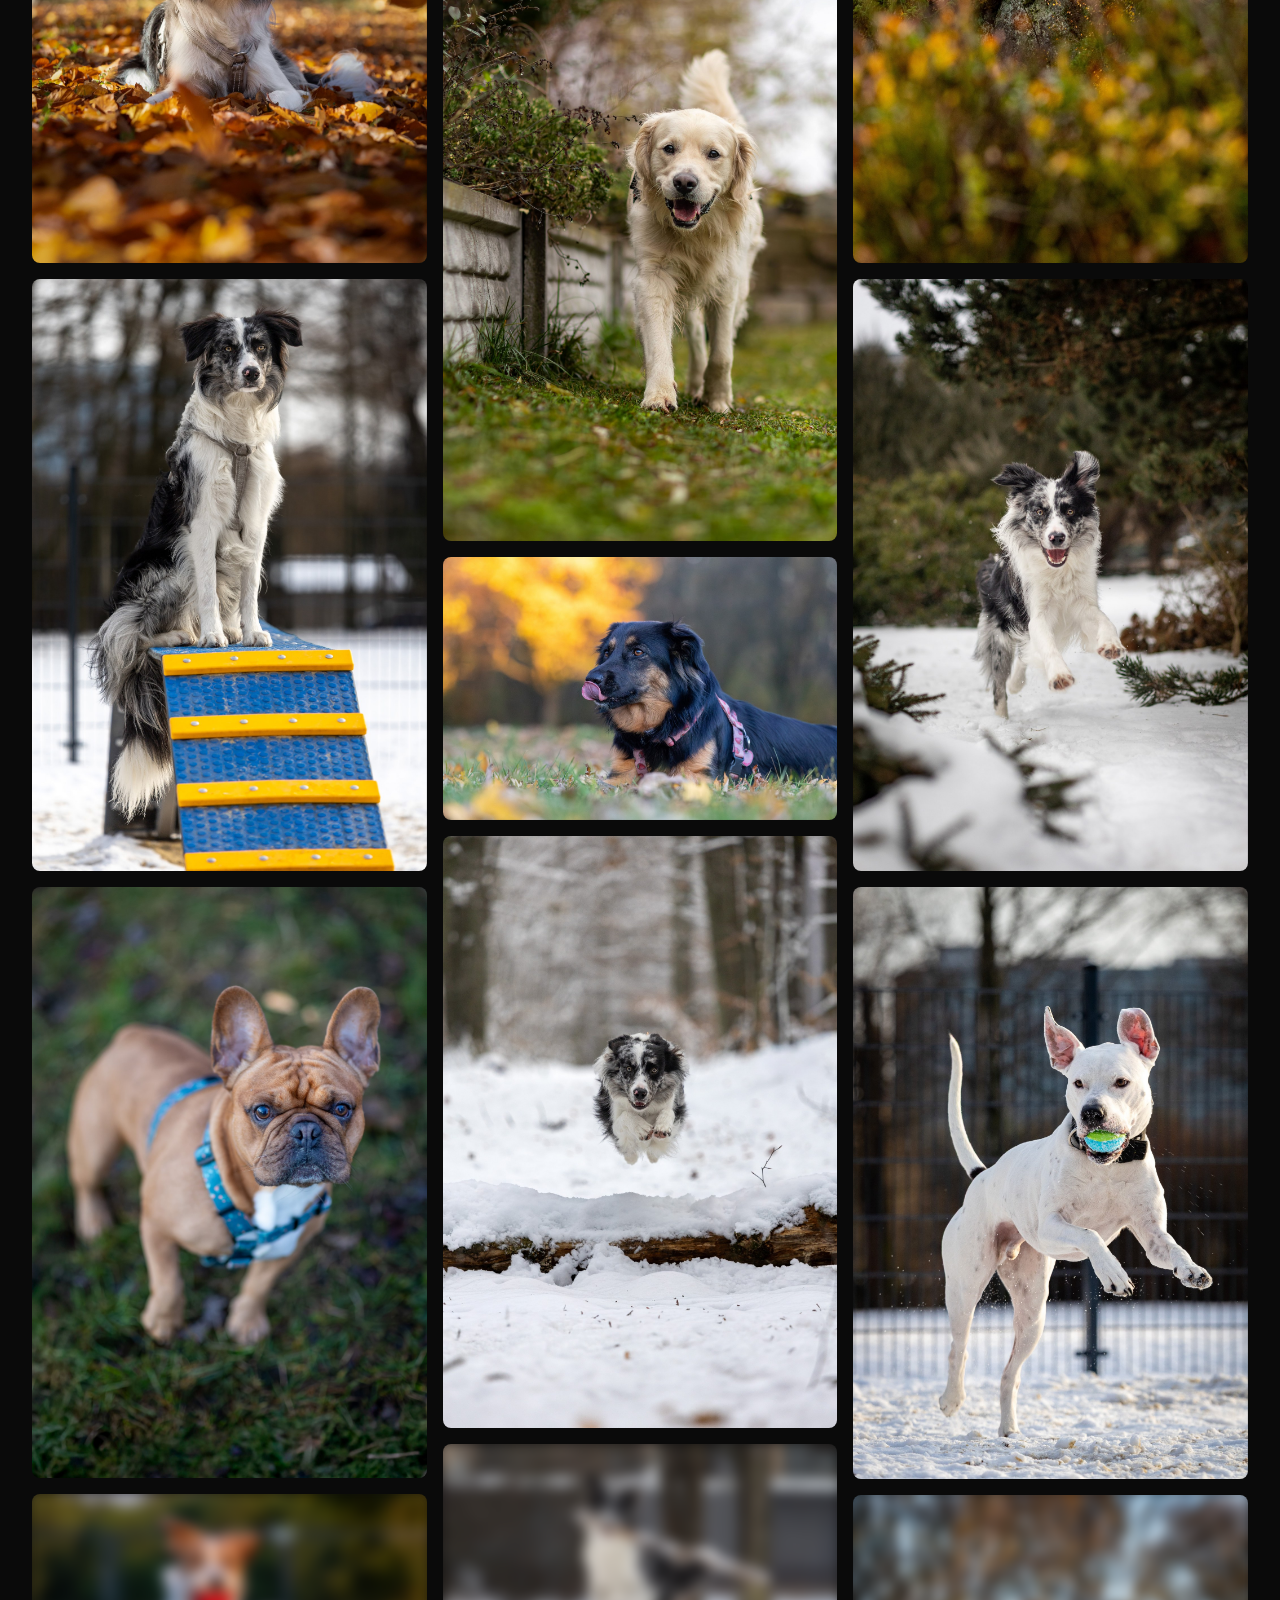
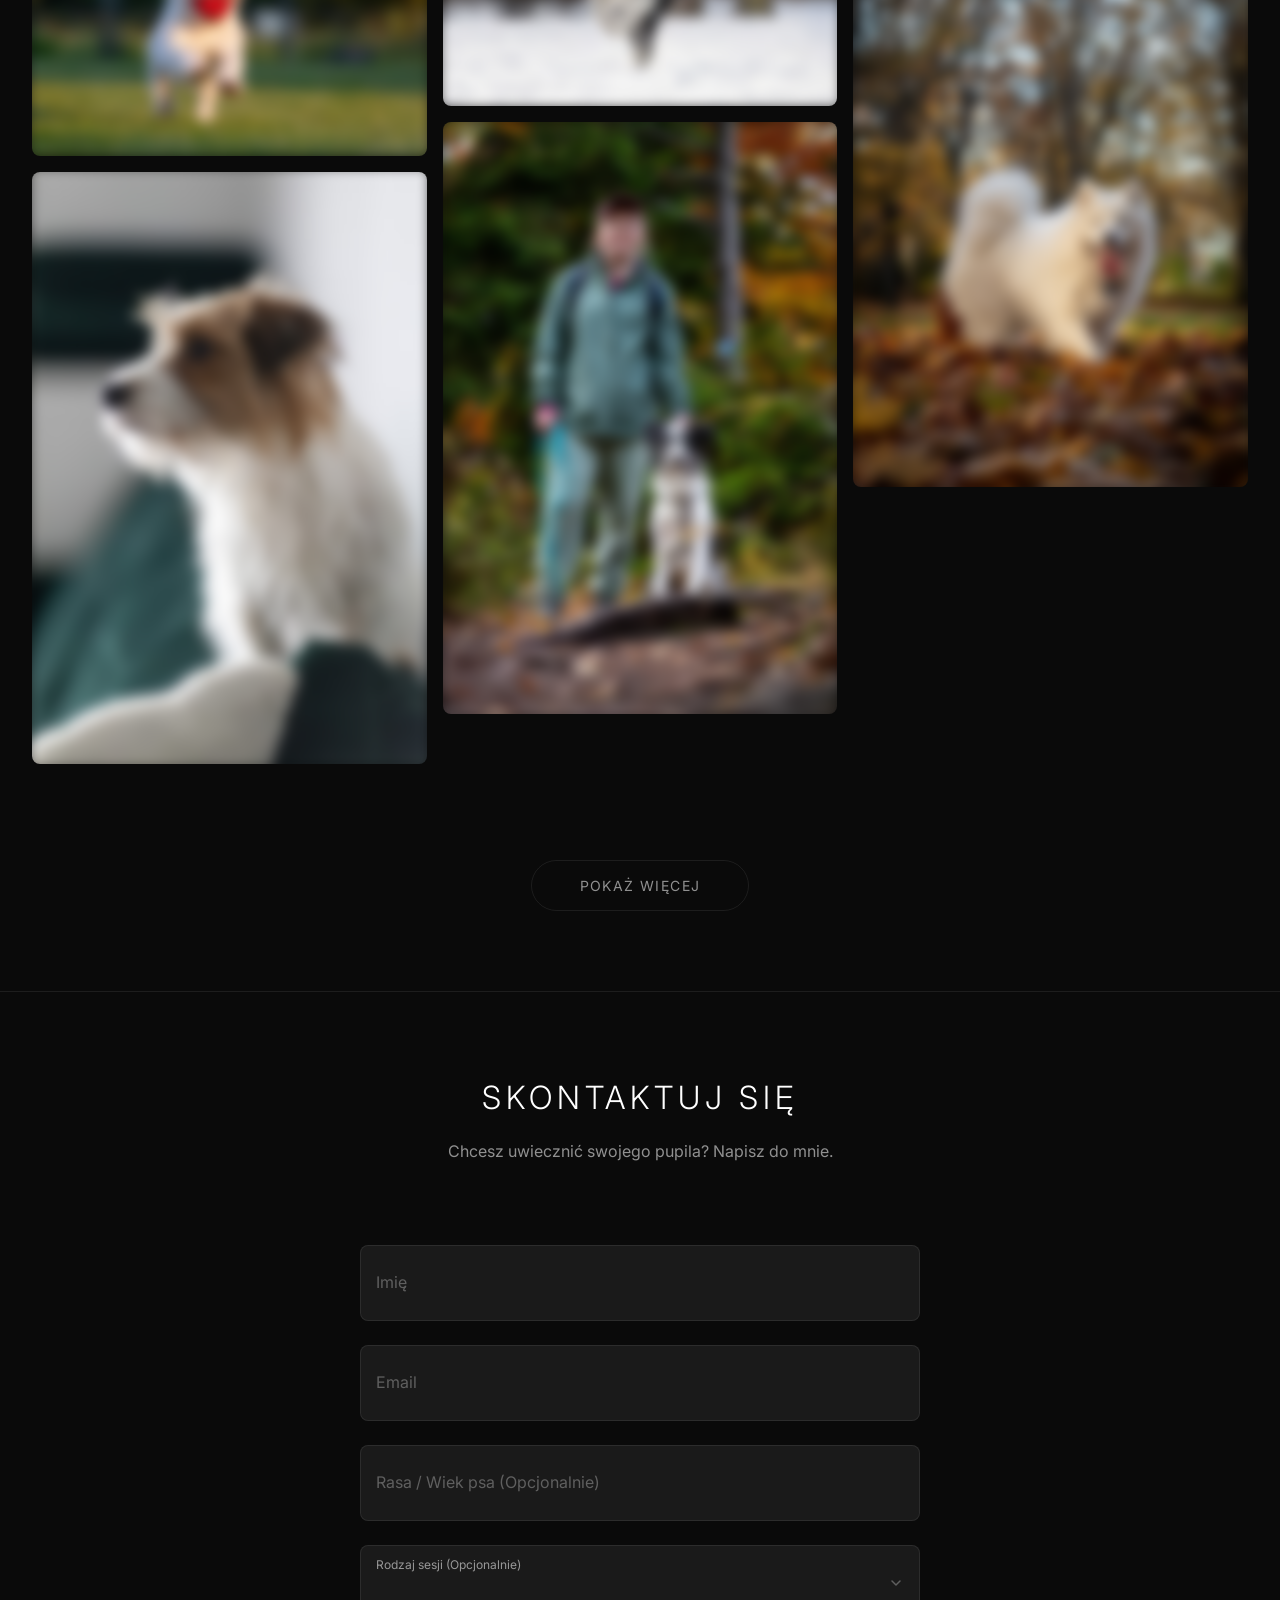
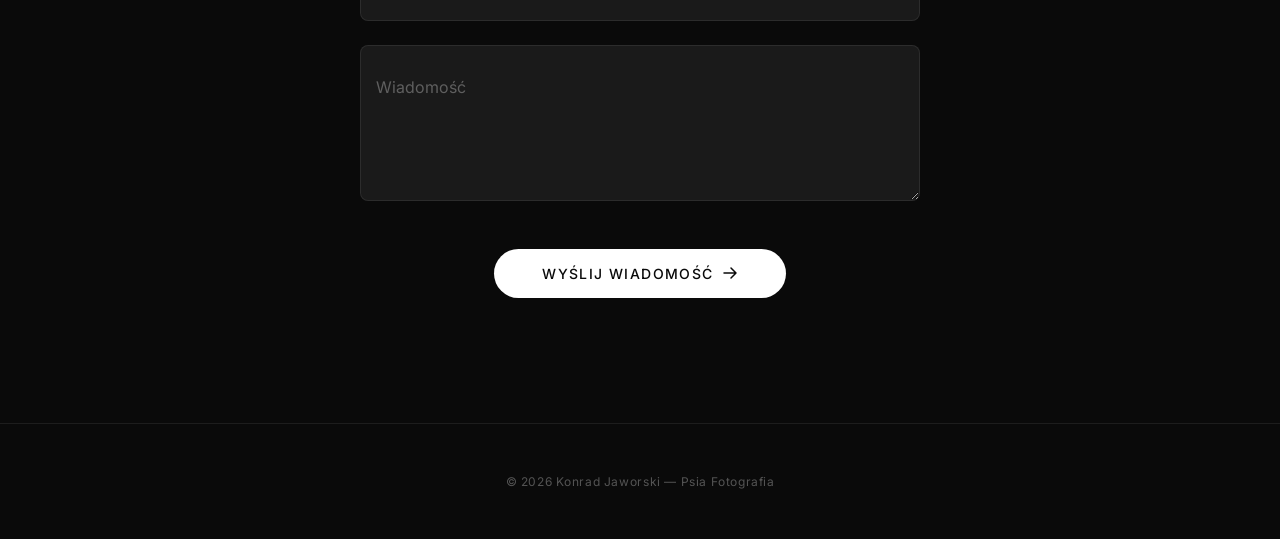
==== commit 4f15f5c8: "Adds 'back to top' button Improves navigation on long pages by providing a quick, smooth scroll to t" ====
--- a/index.html
+++ b/index.html
@@ -190,6 +190,14 @@
         <p>&copy; 2026 Konrad Jaworski — Psia Fotografia</p>
     </footer>
 
+    <!-- Back to top button -->
+    <button class="back-to-top" id="backToTop" aria-label="Wróć na górę">
+        <svg width="24" height="24" viewBox="0 0 24 24" fill="none">
+            <path d="M5 15l7-7 7 7" stroke="currentColor" stroke-width="2" stroke-linecap="round"
+                stroke-linejoin="round" />
+        </svg>
+    </button>
+
     <script src="js/particles.js"></script>
     <script src="js/masonry.js"></script>
     <script src="js/gallery.js"></script>
--- a/css/style.css
+++ b/css/style.css
@@ -730,6 +730,11 @@
     -webkit-appearance: none;
 }
 
+.contact__field select option {
+    background: var(--color-surface);
+    color: var(--color-text);
+}
+
 .contact__field select {
     cursor: pointer;
 }
@@ -767,7 +772,8 @@
 .contact__field textarea:focus~label,
 .contact__field textarea:not(:placeholder-shown)~label,
 .contact__field select:focus~label,
-.contact__field select:valid~label {
+.contact__field select:valid~label,
+.contact__field select:not([value=""])~label {
     top: 10px;
     transform: translateY(0);
     font-size: var(--font-size-xs);
@@ -843,6 +849,43 @@
     color: var(--color-text-tertiary);
     letter-spacing: 0.05em;
     border-top: 1px solid var(--color-border);
+}
+
+/* ========================================
+   BACK TO TOP
+   ======================================== */
+.back-to-top {
+    position: fixed;
+    bottom: var(--spacing-lg);
+    right: var(--spacing-lg);
+    width: 44px;
+    height: 44px;
+    background: var(--color-surface);
+    color: var(--color-text);
+    border: 1px solid var(--color-border);
+    border-radius: 50%;
+    display: flex;
+    align-items: center;
+    justify-content: center;
+    opacity: 0;
+    visibility: hidden;
+    transform: translateY(20px);
+    transition: all var(--transition-base);
+    z-index: 90;
+    cursor: pointer;
+}
+
+.back-to-top--visible {
+    opacity: 1;
+    visibility: visible;
+    transform: translateY(0);
+}
+
+.back-to-top:hover {
+    background: var(--color-bg-elevated);
+    border-color: rgba(255, 255, 255, 0.3);
+    transform: translateY(-3px);
+    box-shadow: 0 5px 15px rgba(0, 0, 0, 0.5);
 }
 
 /* ========================================
@@ -958,7 +1001,25 @@
     }
 
     .contact {
-        padding: var(--spacing-2xl) var(--spacing-sm);
+        padding: var(--spacing-xl) var(--spacing-sm);
+    }
+
+    .about,
+    .offer {
+        padding: var(--spacing-xl) var(--spacing-sm);
+    }
+
+    .about__title,
+    .offer__title,
+    .contact__title {
+        font-size: var(--font-size-xl);
+        margin-bottom: var(--spacing-md);
+    }
+
+    .nav__cta {
+        font-size: var(--font-size-sm);
+        padding: 12px 24px;
+        margin-top: var(--spacing-sm);
     }
 }
 
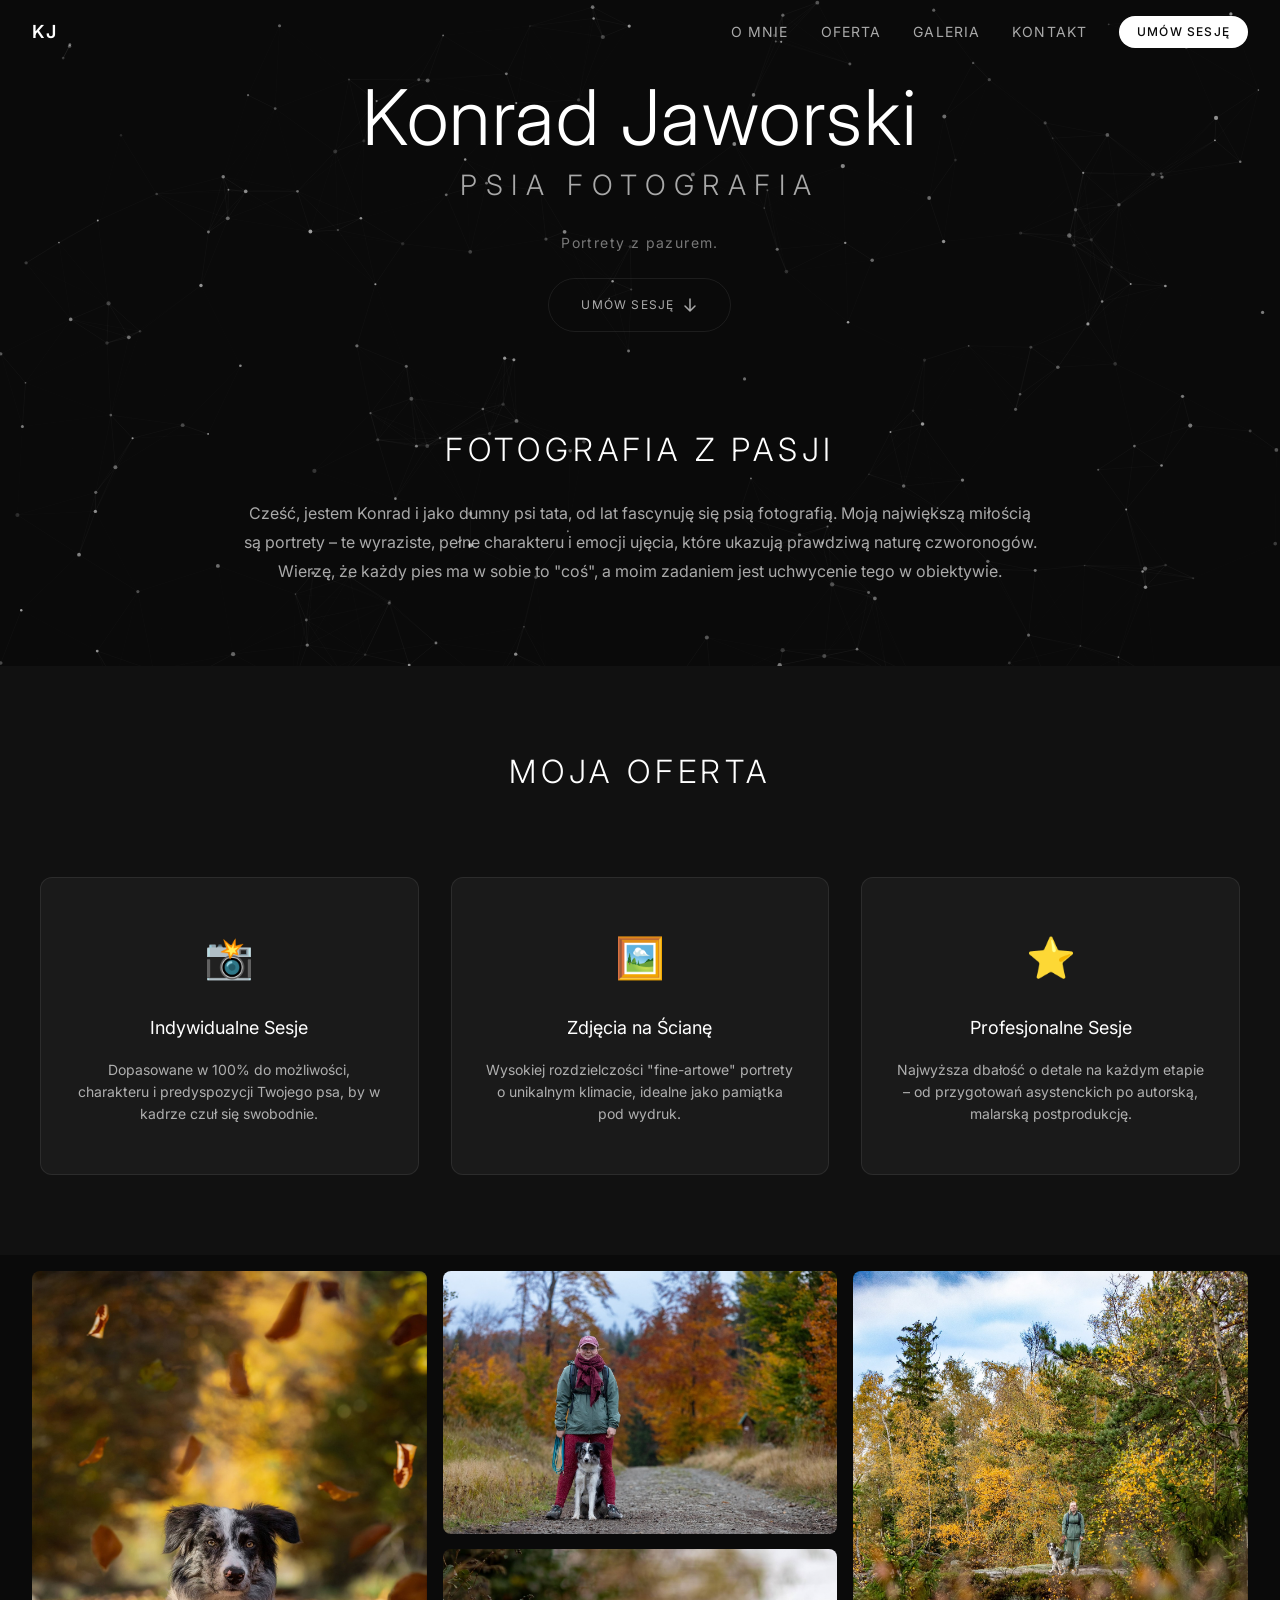
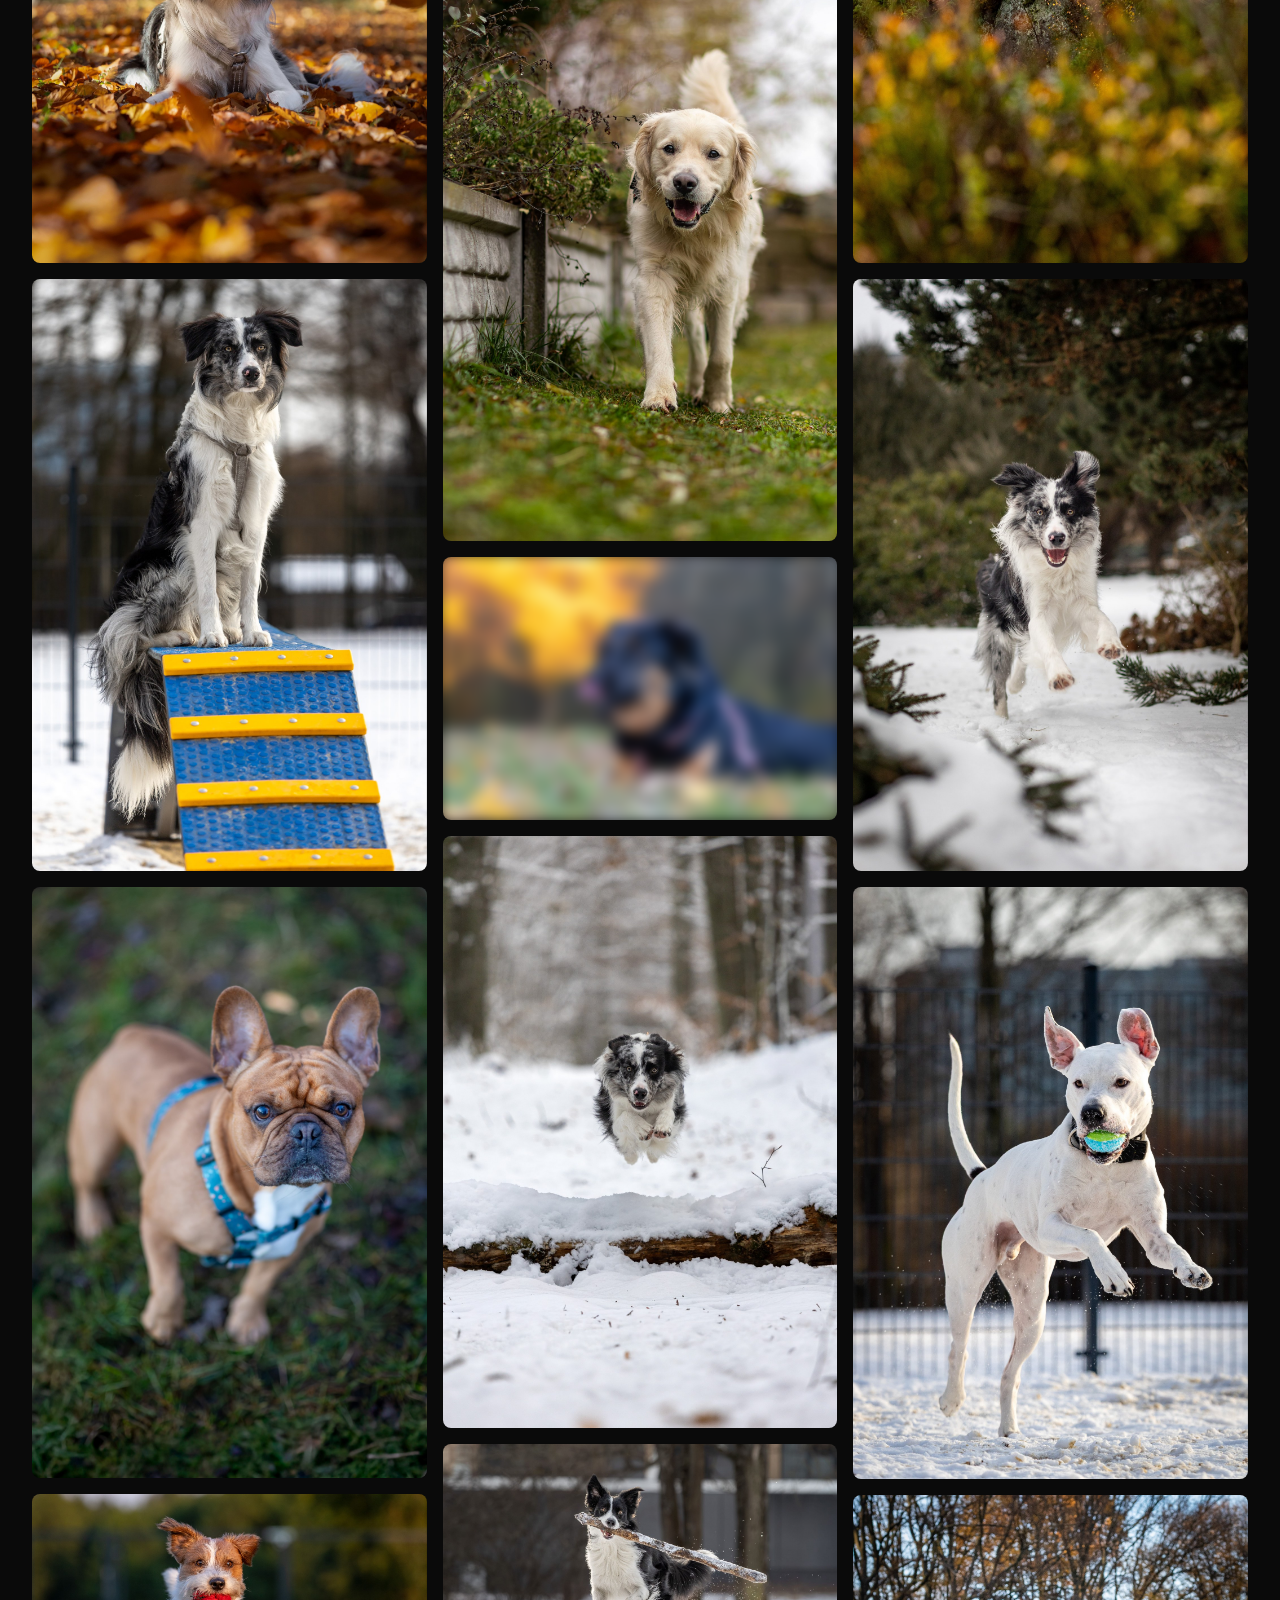
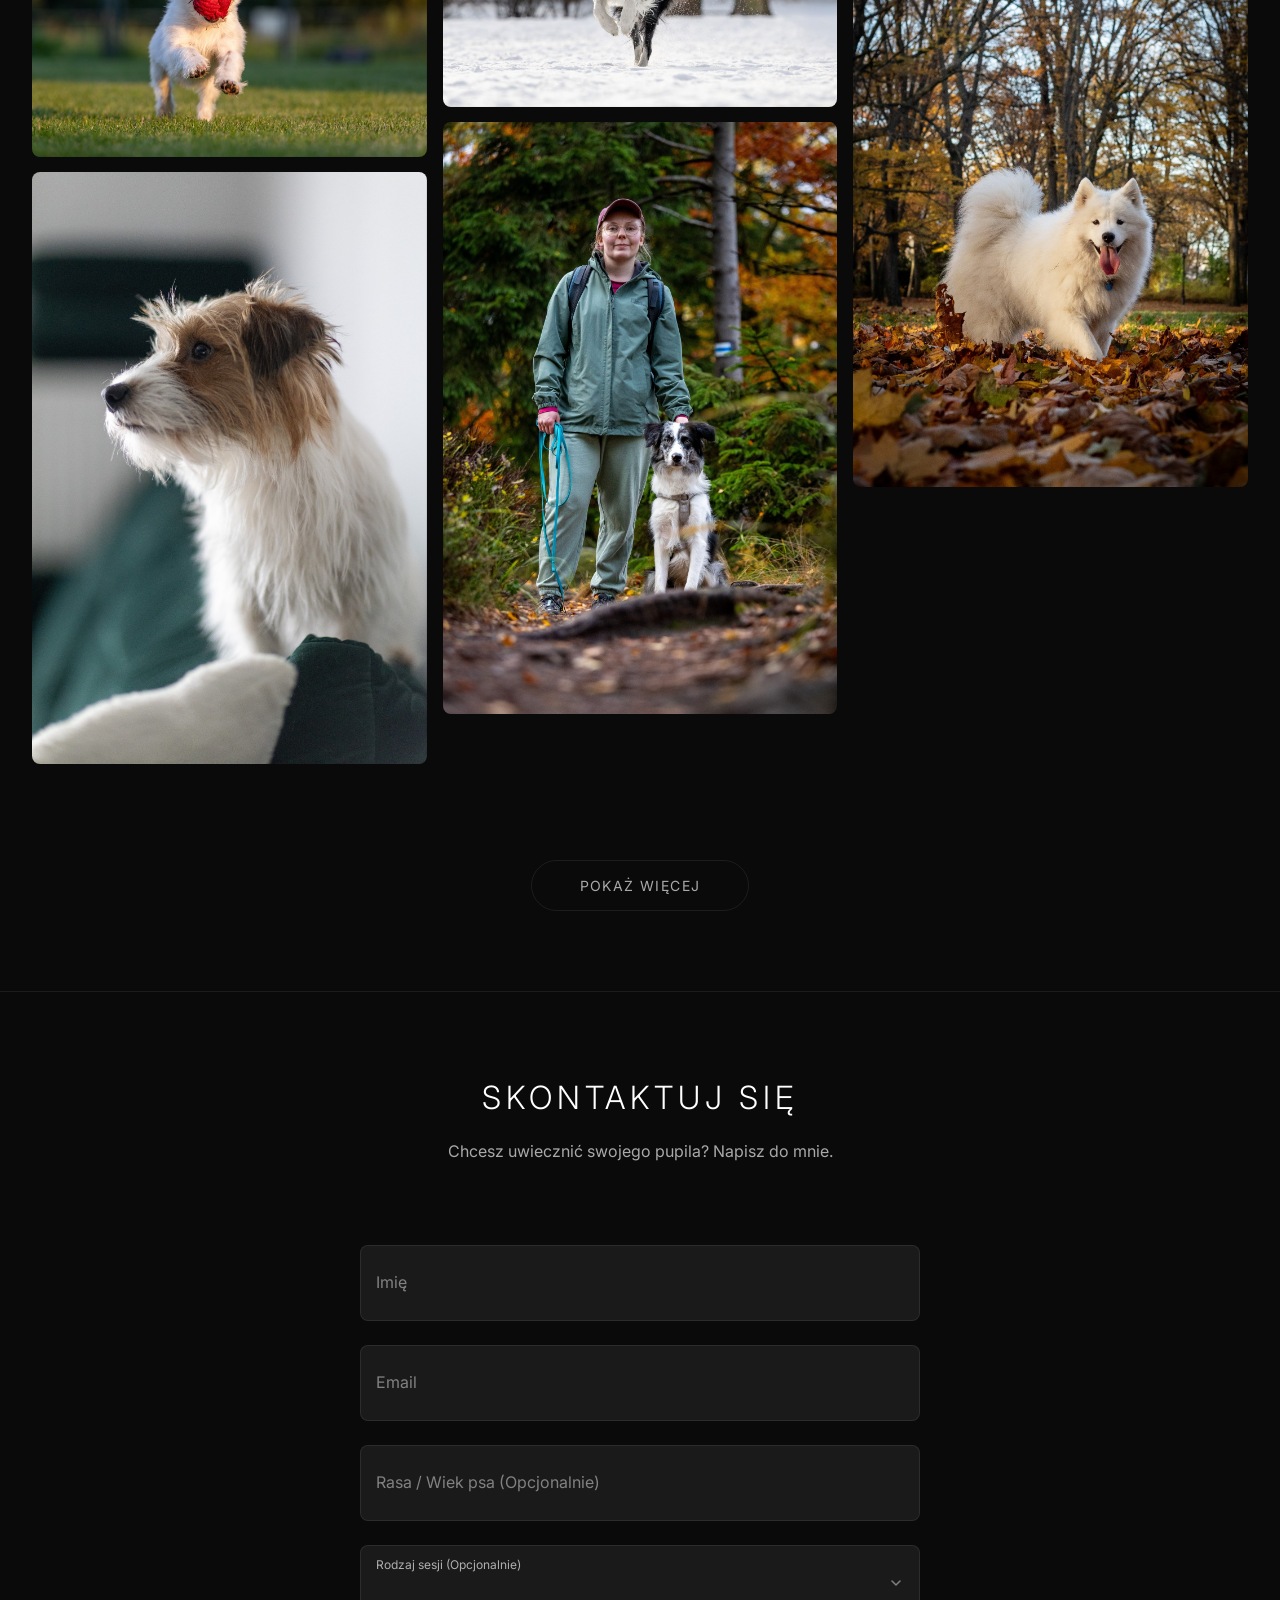
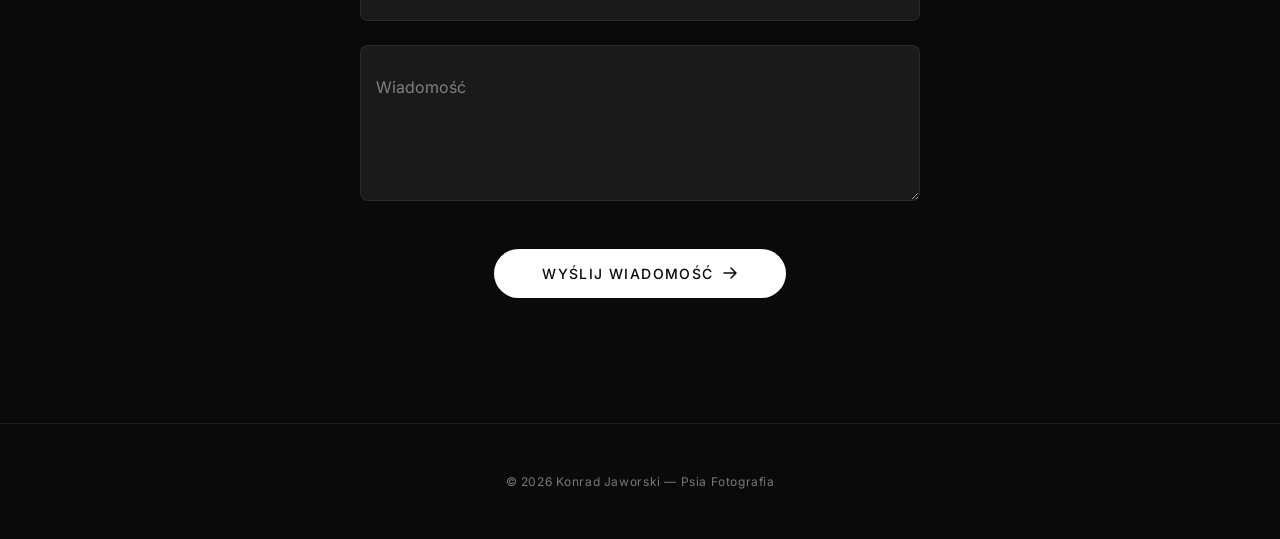
==== commit bfb9317d: "Fix canonical domain in meta tags and README Point og:url, og:image and canonical at psiafotografia." ====
--- a/index.html
+++ b/index.html
@@ -11,12 +11,21 @@
         content="fotografia psów, psi fotograf, sesje zdjęciowe psów, portrety psów, zdjęcia psów na ścianę">
     <meta name="author" content="Konrad Jaworski">
     <meta name="robots" content="index, follow">
+    <link rel="canonical" href="https://psiafotografia.github.io/">
     <meta property="og:title" content="Konrad Jaworski — Psia Fotografia">
     <meta property="og:description"
         content="Portfolio psiej fotografii Konrada Jaworskiego. Profesjonalne sesje, portrety psów i unikalne zdjęcia na ścianę.">
     <meta property="og:type" content="website">
-    <meta property="og:url" content="https://konradjaworskiphoto.github.io">
-    <meta property="og:image" content="https://konradjaworskiphoto.github.io/images/medium/_mg_0420-8-edit-2.jpg">
+    <meta property="og:site_name" content="Konrad Jaworski — Psia Fotografia">
+    <meta property="og:locale" content="pl_PL">
+    <meta property="og:url" content="https://psiafotografia.github.io/">
+    <meta property="og:image" content="https://psiafotografia.github.io/images/medium/_mg_0420-8-edit-2.jpg">
+    <meta property="og:image:alt" content="Portret psa — Konrad Jaworski, Psia Fotografia">
+    <meta name="twitter:card" content="summary_large_image">
+    <meta name="twitter:title" content="Konrad Jaworski — Psia Fotografia">
+    <meta name="twitter:description"
+        content="Portfolio psiej fotografii Konrada Jaworskiego. Profesjonalne sesje, portrety psów i unikalne zdjęcia na ścianę.">
+    <meta name="twitter:image" content="https://psiafotografia.github.io/images/medium/_mg_0420-8-edit-2.jpg">
     <link rel="preconnect" href="https://fonts.googleapis.com">
     <link rel="preconnect" href="https://fonts.gstatic.com" crossorigin>
     <link href="https://fonts.googleapis.com/css2?family=Inter:wght@300;400;500;600&display=swap" rel="stylesheet">
--- a/css/style.css
+++ b/css/style.css
@@ -8,8 +8,8 @@
     --color-surface: #1a1a1a;
     --color-border: rgba(255, 255, 255, 0.08);
     --color-text: #ffffff;
-    --color-text-secondary: rgba(255, 255, 255, 0.55);
-    --color-text-tertiary: rgba(255, 255, 255, 0.3);
+    --color-text-secondary: rgba(255, 255, 255, 0.65);
+    --color-text-tertiary: rgba(255, 255, 255, 0.45);
     --color-accent: #ffffff;
     --color-overlay: rgba(0, 0, 0, 0.92);
 
@@ -339,8 +339,10 @@
 
 .hero__cta:hover {
     color: var(--color-text);
-    border-color: rgba(255, 255, 255, 0.3);
-    background: rgba(255, 255, 255, 0.03);
+    border-color: rgba(255, 255, 255, 0.5);
+    background: rgba(255, 255, 255, 0.05);
+    transform: translateY(-2px);
+    box-shadow: 0 4px 15px rgba(255, 255, 255, 0.1);
 }
 
 .hero__cta svg {
@@ -419,9 +421,24 @@
     border-color: rgba(255, 255, 255, 0.15);
 }
 
+.offer__card:hover .offer__icon {
+    transform: scale(1.15) rotate(5deg);
+}
+
 .offer__icon {
     font-size: 2.5rem;
     margin-bottom: var(--spacing-md);
+    display: inline-block;
+    transition: transform var(--transition-base);
+    animation: floatIcon 4s ease-in-out infinite;
+}
+
+.offer__card:nth-child(2) .offer__icon {
+    animation-delay: 1.5s;
+}
+
+.offer__card:nth-child(3) .offer__icon {
+    animation-delay: 3s;
 }
 
 .offer__card h3 {
@@ -523,15 +540,15 @@
 
 @media (hover: hover) {
     .gallery__item:hover::after {
-        background: rgba(0, 0, 0, 0.1);
+        background: rgba(0, 0, 0, 0.15);
     }
 
     .gallery__item:hover {
-        box-shadow: 0 8px 30px rgba(0, 0, 0, 0.4);
+        box-shadow: 0 12px 40px rgba(0, 0, 0, 0.5);
     }
 
     .gallery__item:hover img {
-        transform: scale(1.03);
+        transform: scale(1.05);
     }
 }
 
@@ -561,8 +578,10 @@
 
 .gallery__load-more:hover {
     color: var(--color-text);
-    border-color: rgba(255, 255, 255, 0.3);
-    background: rgba(255, 255, 255, 0.03);
+    border-color: rgba(255, 255, 255, 0.5);
+    background: rgba(255, 255, 255, 0.05);
+    transform: translateY(-2px);
+    box-shadow: 0 4px 15px rgba(255, 255, 255, 0.1);
 }
 
 .gallery__load-more--hidden {
@@ -619,8 +638,8 @@
     position: absolute;
     top: var(--spacing-lg);
     right: var(--spacing-lg);
-    width: 44px;
-    height: 44px;
+    width: 48px;
+    height: 48px;
     display: flex;
     align-items: center;
     justify-content: center;
@@ -666,8 +685,9 @@
     bottom: var(--spacing-lg);
     left: 50%;
     transform: translateX(-50%);
-    font-size: var(--font-size-sm);
-    color: var(--color-text-tertiary);
+    font-size: var(--font-size-base);
+    font-weight: 500;
+    color: var(--color-text-secondary);
     letter-spacing: 0.1em;
 }
 
@@ -812,10 +832,18 @@
     align-self: center;
 }
 
+.contact__submit svg {
+    transition: transform var(--transition-base);
+}
+
 .contact__submit:hover {
     background: rgba(255, 255, 255, 0.85);
     transform: translateY(-1px);
     box-shadow: 0 4px 20px rgba(255, 255, 255, 0.1);
+}
+
+.contact__submit:hover svg {
+    transform: translateX(4px);
 }
 
 .contact__submit:active {
@@ -888,6 +916,10 @@
     box-shadow: 0 5px 15px rgba(0, 0, 0, 0.5);
 }
 
+.back-to-top:hover svg {
+    animation: bobDown 1.5s ease-in-out infinite;
+}
+
 /* ========================================
    ANIMATIONS
    ======================================== */
@@ -924,6 +956,18 @@
 
     50% {
         opacity: 0.7;
+    }
+}
+
+@keyframes floatIcon {
+
+    0%,
+    100% {
+        transform: translateY(0);
+    }
+
+    50% {
+        transform: translateY(-8px);
     }
 }
 
@@ -968,6 +1012,37 @@
         right: 0;
     }
 
+    .nav__links li {
+        opacity: 0;
+        transform: translateY(20px);
+        transition: opacity 0.4s ease, transform 0.4s ease;
+    }
+
+    .nav__links--open li {
+        opacity: 1;
+        transform: translateY(0);
+    }
+
+    .nav__links--open li:nth-child(1) {
+        transition-delay: 0.1s;
+    }
+
+    .nav__links--open li:nth-child(2) {
+        transition-delay: 0.2s;
+    }
+
+    .nav__links--open li:nth-child(3) {
+        transition-delay: 0.3s;
+    }
+
+    .nav__links--open li:nth-child(4) {
+        transition-delay: 0.4s;
+    }
+
+    .nav__links--open li:nth-child(5) {
+        transition-delay: 0.5s;
+    }
+
     .nav__link {
         font-size: var(--font-size-lg);
     }
